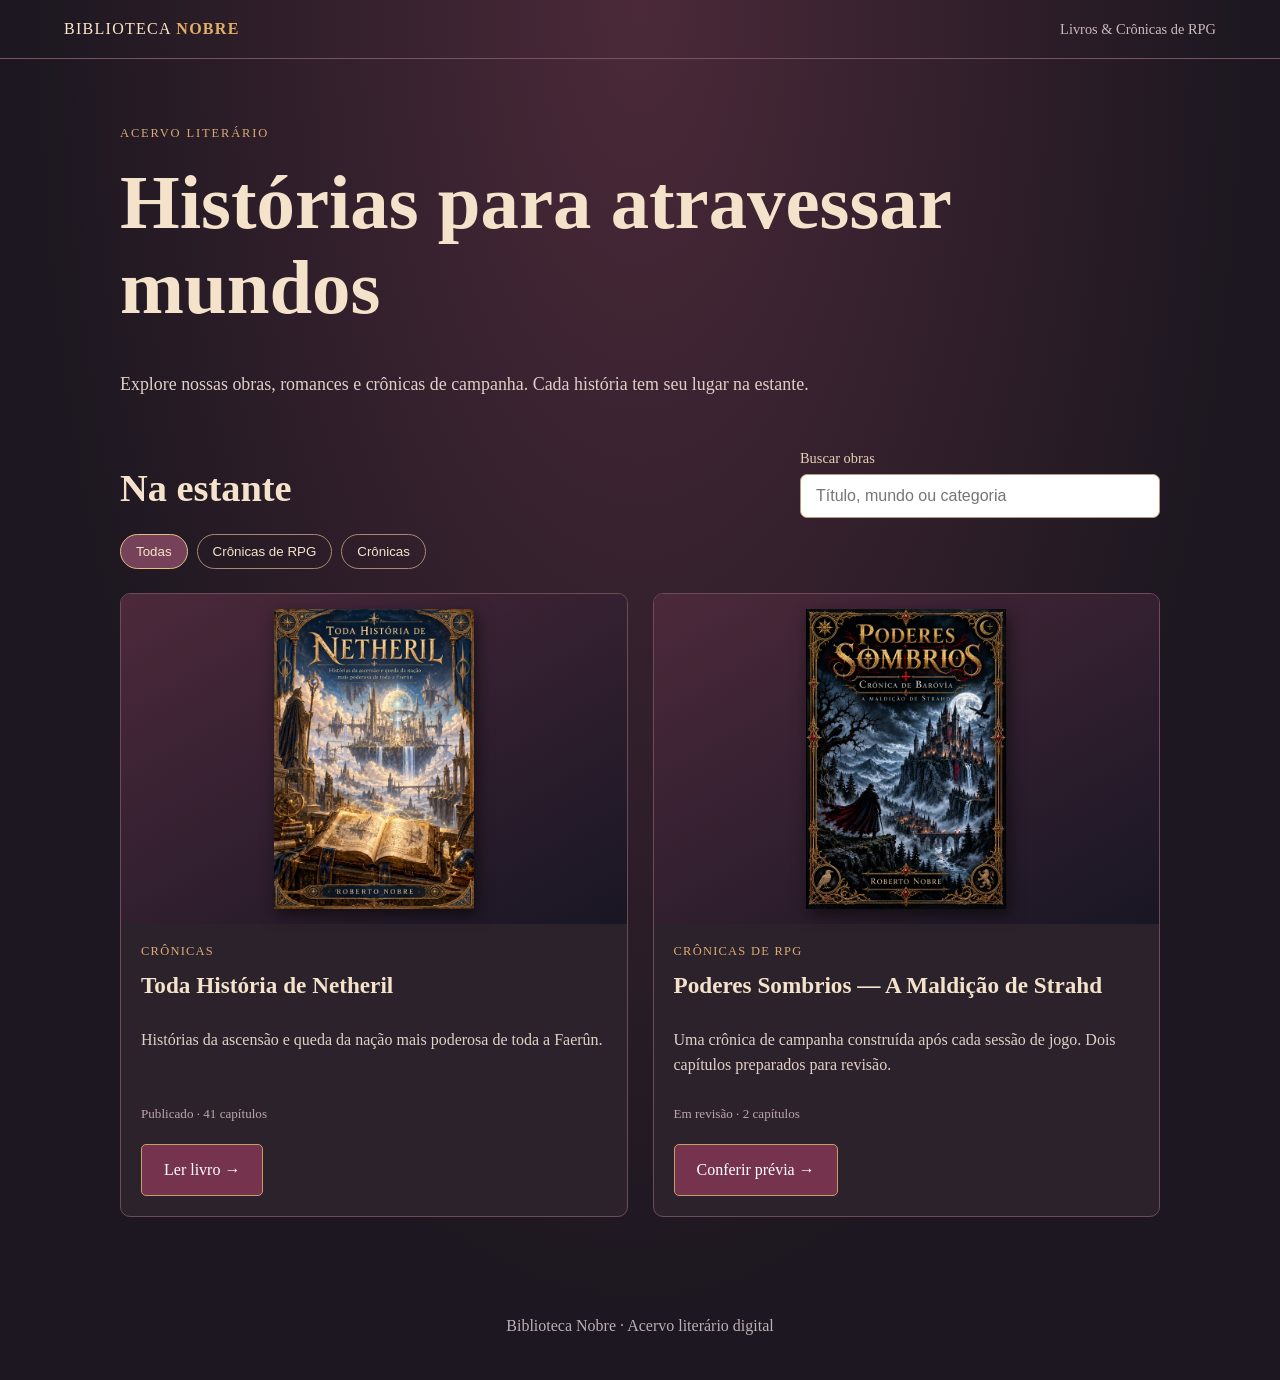
==== index.html @ d2c7e2a3 "feat: preparar ícone borboleta da Biblioteca Nobre nas páginas" ====
<!doctype html><html lang="pt-BR"><head><meta charset="utf-8"><meta name="viewport" content="width=device-width,initial-scale=1"><meta name="description" content="Biblioteca Nobre — livros e crônicas de RPG para ler online."><title>Biblioteca Nobre — Estante literária</title><link rel="icon" type="image/png" sizes="32x32" href="assets/biblioteca-nobre-icon-32.png"><link rel="icon" href="assets/biblioteca-nobre-favicon.ico" sizes="any"><link rel="apple-touch-icon" href="assets/biblioteca-nobre-icon-180.png"><link rel="stylesheet" href="assets/public.css"></head><body><header><a href="./">BIBLIOTECA <b>NOBRE</b></a><span>Livros &amp; Crônicas de RPG</span></header><main class="home library"><p class="overline">ACERVO LITERÁRIO</p><h1>Histórias para atravessar mundos</h1><p class="lead">Explore nossas obras, romances e crônicas de campanha. Cada história tem seu lugar na estante.</p><section aria-labelledby="shelf-title"><div class="shelf-heading"><h2 id="shelf-title">Na estante</h2><label class="search-label">Buscar obras <input id="search" type="search" placeholder="Título, mundo ou categoria"></label></div><div class="filters" role="group" aria-label="Filtrar obras"><button type="button" data-filter="all" aria-pressed="true">Todas</button><button type="button" data-filter="Crônicas de RPG" aria-pressed="false">Crônicas de RPG</button><button type="button" data-filter="Crônicas" aria-pressed="false">Crônicas</button></div><div id="shelf" class="shelf-grid" aria-live="polite"><p>Carregando estante…</p></div></section></main><footer>Biblioteca Nobre · Acervo literário digital</footer><script src="assets/catalogo.js" defer></script></body></html>
---- assets/public.css ----
:root{font-family:Georgia,'Times New Roman',serif;color:#f4e3ca;background:#1c1720}*{box-sizing:border-box}body{margin:0;min-height:100vh;background:radial-gradient(ellipse at top,#4b2939,#1c1720 68%)}a{color:#f0c88b}header{padding:20px clamp(15px,5vw,70px);display:flex;justify-content:space-between;gap:12px;flex-wrap:wrap;align-items:center;border-bottom:1px solid #765363}header a{color:#ffe6c7;text-decoration:none;letter-spacing:.08em}header b{color:#e2af68}header span{color:#cdbab9;font-size:.9rem}.home,.reader{max-width:1050px;margin:auto;padding:clamp(20px,5vw,55px)}.home h1{font-size:clamp(2.5rem,6vw,5rem);line-height:1.1;max-width:850px;margin:20px 0 40px}.overline{font-size:.78rem;letter-spacing:.15em;color:#d6aa72}.feature{display:grid;grid-template-columns:minmax(200px,330px) 1fr;gap:40px;align-items:center}.cover{min-height:420px;background:linear-gradient(155deg,#723b45,#231827);border:7px double #caa26e;box-shadow:12px 18px 40px #08040b94;padding:25px;display:flex;align-items:center;justify-content:center;flex-direction:column;text-align:center}.cover span{font-size:3rem;color:#eac887}.cover h2{font-size:2rem}.cover small{color:#d6c4bb;line-height:1.5}.description h2{font-size:clamp(1.8rem,4vw,3rem)}.description p{line-height:1.7}.cta{display:inline-block;margin-top:15px;padding:16px 22px;background:#76334d;border:1px solid #c49f63;color:white;text-decoration:none;border-radius:5px}.reader{max-width:890px}.reader>h1{font-size:clamp(1.8rem,4vw,3rem)}.toolbar{display:flex;gap:14px;flex-wrap:wrap;margin:24px 0}.toolbar label{display:flex;flex-direction:column;gap:6px;font-size:.9rem}.toolbar select{padding:10px;max-width:300px;min-width:80px;border-radius:5px;border:1px solid #c6a77d;background:#fff;color:#1e1b21}.sheet{background:#f5ecdb;color:#322926;border-radius:4px;min-height:60vh;padding:clamp(24px,6vw,75px);max-width:760px;margin:auto;box-shadow:0 14px 32px #0704098c}.sheet.white{background:#fff;color:#222}.sheet.dark{background:#282b34;color:#f1e8db}.sheet.paged{border-left:8px solid #bb9563;box-shadow:-10px 15px 30px #080409aa,inset 12px 0 12px #97795333}.sheet h2{line-height:1.25;text-align:center;margin-bottom:1.05em}.sheet p{line-height:1.4;margin:0 0 .12em;overflow-wrap:anywhere}.sheet p:not(.tomo){text-indent:1.15em}.tomo{font-size:.8em;letter-spacing:.06em;text-align:center}.navigation{max-width:760px;margin:20px auto;display:flex;justify-content:space-between;align-items:center;gap:12px}.navigation button{padding:12px;border:1px solid #d2a775;background:#69354c;color:white;border-radius:5px;cursor:pointer}.navigation button:disabled{opacity:.4;cursor:default}.fine{font-size:.85rem;color:#d2bfc4;line-height:1.5}footer{padding:45px;text-align:center;color:#bdafb5}a:focus-visible,button:focus-visible,select:focus-visible{outline:3px solid #ebc67d;outline-offset:3px}@media(max-width:650px){.feature{grid-template-columns:1fr}.cover{max-width:320px}.toolbar label:first-child{width:100%}.toolbar label:first-child select{max-width:100%}.sheet{min-height:55vh}}@media(prefers-reduced-motion:no-preference){.sheet.paged.turn{animation:turn .26s ease-out}@keyframes turn{from{transform:perspective(1000px) rotateY(-3deg);opacity:.84}to{transform:perspective(1000px) rotateY(0);opacity:1}}}
.chapter-figure{margin:1.4rem auto;text-align:center;max-width:100%;break-inside:avoid}.chapter-figure img{display:block;margin:auto;max-width:100%;width:auto;max-height:min(75vh,780px);height:auto;object-fit:contain;border-radius:4px}.sheet.paged .chapter-figure{margin:.5rem auto}.cover img{display:block;max-width:100%;height:auto;object-fit:contain;box-shadow:0 15px 35px #0008}.cover:has(img){padding:0;background:none;border:none;min-height:auto}

/* Estante literária responsiva — não altera a experiência do leitor existente */
.library{max-width:1150px}.library .lead{max-width:690px;color:#dfcfc7;line-height:1.6;font-size:1.12rem}.shelf-heading{display:flex;justify-content:space-between;align-items:end;gap:20px;flex-wrap:wrap;margin-top:35px}.shelf-heading h2{font-size:clamp(1.6rem,3vw,2.4rem);margin-bottom:8px}.search-label{display:grid;gap:7px;font-size:.9rem;color:#e6cfb5}.search-label input{padding:12px 15px;border-radius:7px;border:1px solid #b89b7a;background:#fff;color:#231923;width:min(360px,75vw);font-size:1rem}.filters{display:flex;gap:9px;flex-wrap:wrap;margin:16px 0 24px}.filters button{border:1px solid #a98a70;background:transparent;color:#f4e3ca;border-radius:50px;padding:9px 15px;cursor:pointer}.filters button[aria-pressed="true"]{background:#754259;border-color:#e4be84}.shelf-grid{display:grid;grid-template-columns:repeat(auto-fit,minmax(min(100%,290px),1fr));gap:25px;align-items:stretch}.book-card{display:flex;flex-direction:column;background:#2c222c;border:1px solid #6c4c56;border-radius:10px;overflow:hidden;min-width:0}.book-cover{height:330px;display:flex;align-items:center;justify-content:center;background:linear-gradient(150deg,#4c293b,#191624);padding:15px}.book-cover img{max-width:100%;max-height:100%;object-fit:contain;filter:drop-shadow(3px 6px 8px #0008)}.book-cover.placeholder{flex-direction:column;border-bottom:1px solid #987a5c;background:radial-gradient(circle at center,#63384f,#241b28);color:#eed7b5;text-align:center}.cover-motif{font-size:4rem;color:#d4a768}.cover-title{max-width:220px;font-size:1.5rem;font-weight:700;line-height:1.25}.book-card-body{flex:1;display:flex;flex-direction:column;padding:20px}.book-kind{color:#dbac71;text-transform:uppercase;letter-spacing:.1em;font-size:.78rem}.book-card h3{font-size:1.45rem;margin:12px 0;line-height:1.24}.book-desc{line-height:1.55;color:#e0d0c5;flex:1}.book-status{font-size:.82rem;color:#bda6a8}.book-card .cta{align-self:start;margin-top:8px}.empty{color:#dcc6c6}@media(max-width:600px){.library{padding:24px 18px}.shelf-grid{grid-template-columns:repeat(auto-fit,minmax(min(100%,230px),1fr))}.book-cover{height:300px}}
/* Tipografia de leitura compacta inspirada em leitores de e-book */
.sheet #text p{line-height:1.4;margin-block:0 .12em;text-indent:1.15em;hyphens:auto;text-align:left;overflow-wrap:break-word}.sheet #text p:first-child{text-indent:0}.sheet .tomo{line-height:1.35;margin-bottom:.7em;text-indent:0}.sheet #date{text-indent:0;text-align:center;margin-bottom:1em}.sheet #text p:empty{display:none}
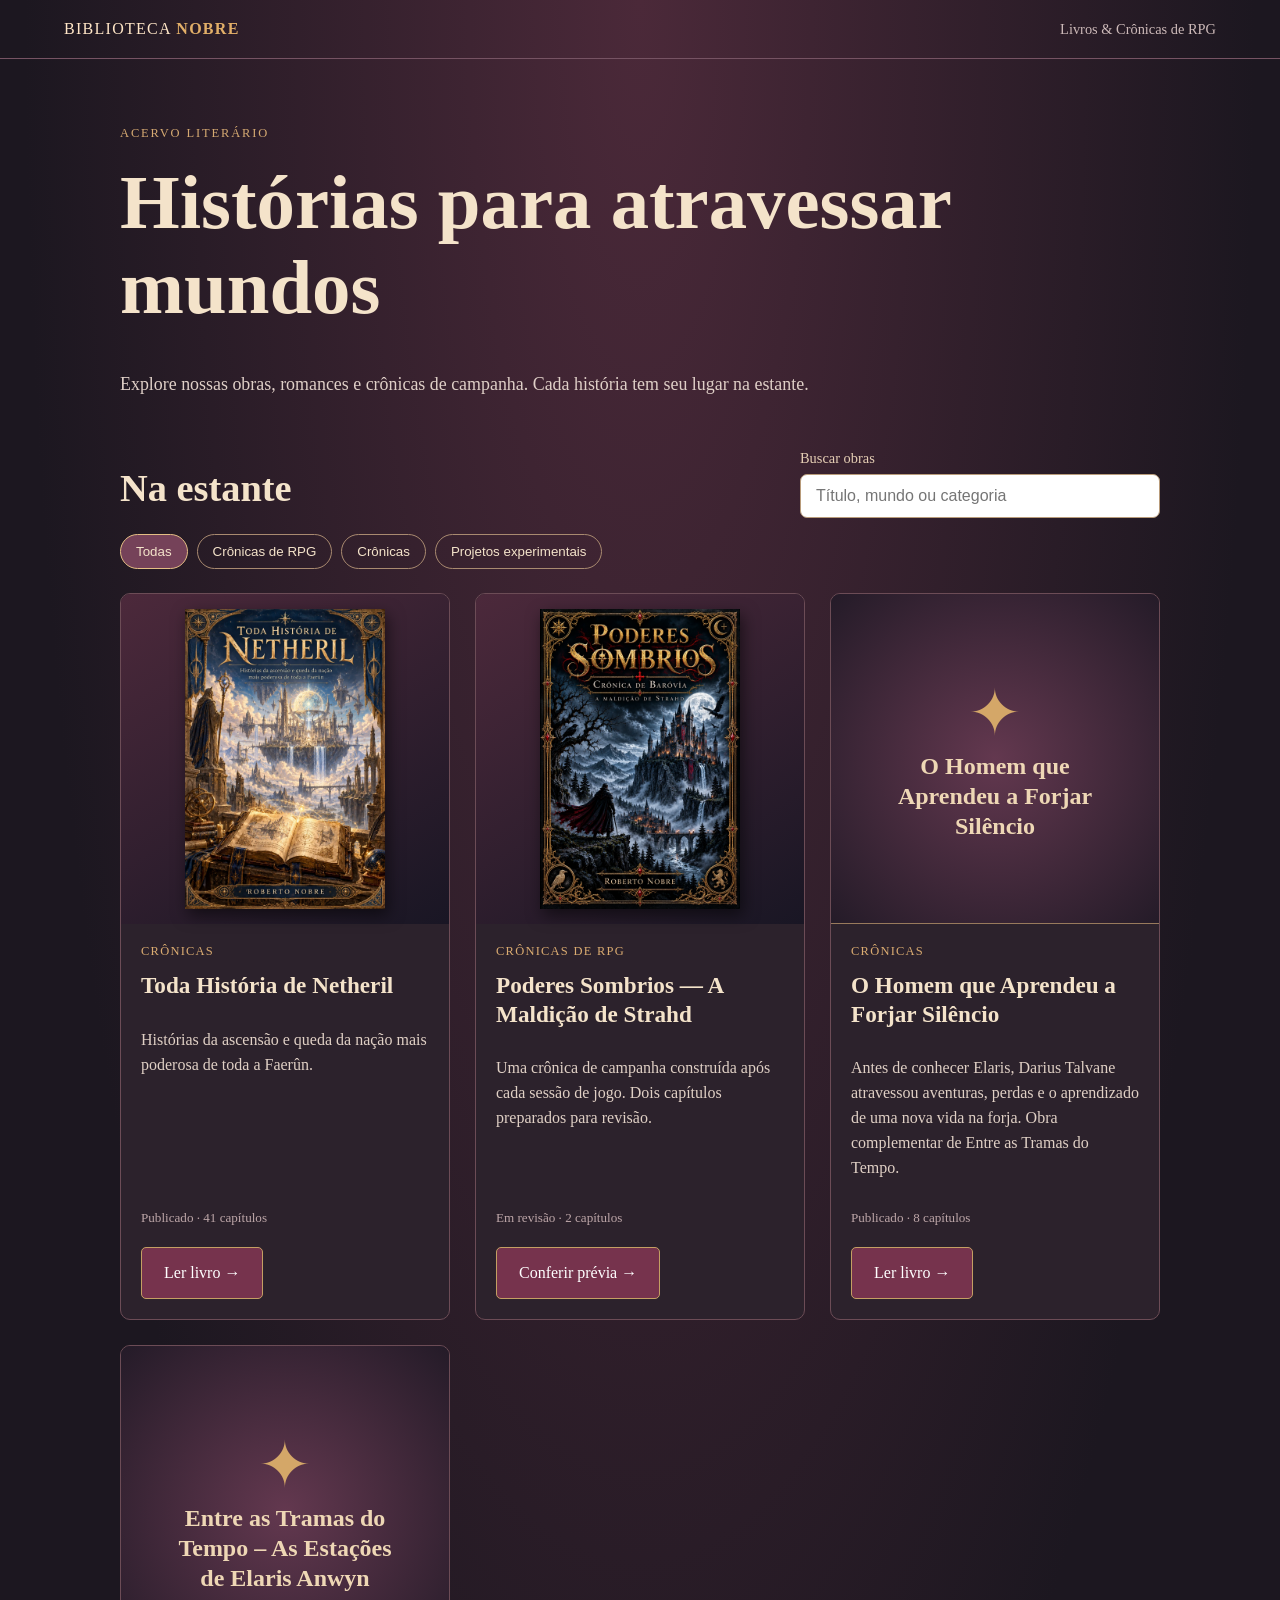
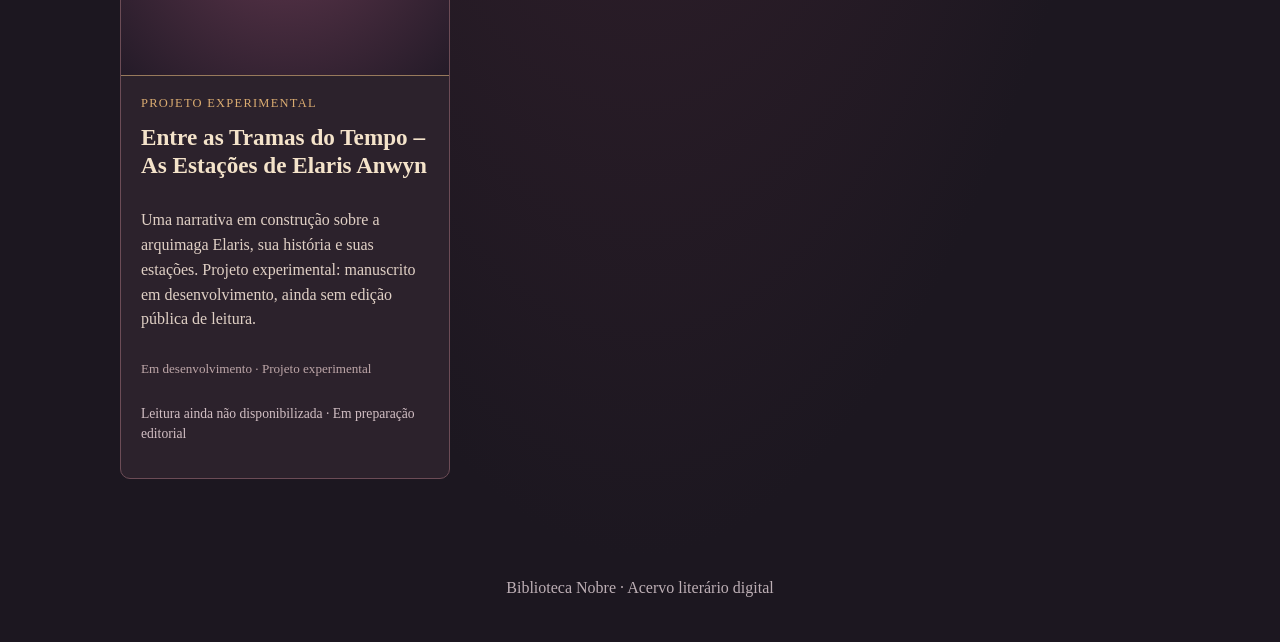
==== commit a00883d1: "feat(estante): filtro para projetos experimentais" ====
--- a/index.html
+++ b/index.html
@@ -1 +1 @@
-<!doctype html><html lang="pt-BR"><head><meta charset="utf-8"><meta name="viewport" content="width=device-width,initial-scale=1"><meta name="description" content="Biblioteca Nobre — livros e crônicas de RPG para ler online."><title>Biblioteca Nobre — Estante literária</title><link rel="icon" type="image/png" sizes="32x32" href="assets/biblioteca-nobre-icon-32.png"><link rel="icon" href="assets/biblioteca-nobre-favicon.ico" sizes="any"><link rel="apple-touch-icon" href="assets/biblioteca-nobre-icon-180.png"><link rel="stylesheet" href="assets/public.css"></head><body><header><a href="./">BIBLIOTECA <b>NOBRE</b></a><span>Livros &amp; Crônicas de RPG</span></header><main class="home library"><p class="overline">ACERVO LITERÁRIO</p><h1>Histórias para atravessar mundos</h1><p class="lead">Explore nossas obras, romances e crônicas de campanha. Cada história tem seu lugar na estante.</p><section aria-labelledby="shelf-title"><div class="shelf-heading"><h2 id="shelf-title">Na estante</h2><label class="search-label">Buscar obras <input id="search" type="search" placeholder="Título, mundo ou categoria"></label></div><div class="filters" role="group" aria-label="Filtrar obras"><button type="button" data-filter="all" aria-pressed="true">Todas</button><button type="button" data-filter="Crônicas de RPG" aria-pressed="false">Crônicas de RPG</button><button type="button" data-filter="Crônicas" aria-pressed="false">Crônicas</button></div><div id="shelf" class="shelf-grid" aria-live="polite"><p>Carregando estante…</p></div></section></main><footer>Biblioteca Nobre · Acervo literário digital</footer><script src="assets/catalogo.js" defer></script></body></html>+<!doctype html><html lang="pt-BR"><head><meta charset="utf-8"><meta name="viewport" content="width=device-width,initial-scale=1"><meta name="description" content="Biblioteca Nobre — livros e crônicas de RPG para ler online."><title>Biblioteca Nobre — Estante literária</title><link rel="icon" type="image/png" sizes="32x32" href="assets/biblioteca-nobre-icon-32.png"><link rel="icon" href="assets/biblioteca-nobre-favicon.ico" sizes="any"><link rel="apple-touch-icon" href="assets/biblioteca-nobre-icon-180.png"><link rel="stylesheet" href="assets/public.css"></head><body><header><a href="./">BIBLIOTECA <b>NOBRE</b></a><span>Livros &amp; Crônicas de RPG</span></header><main class="home library"><p class="overline">ACERVO LITERÁRIO</p><h1>Histórias para atravessar mundos</h1><p class="lead">Explore nossas obras, romances e crônicas de campanha. Cada história tem seu lugar na estante.</p><section aria-labelledby="shelf-title"><div class="shelf-heading"><h2 id="shelf-title">Na estante</h2><label class="search-label">Buscar obras <input id="search" type="search" placeholder="Título, mundo ou categoria"></label></div><div class="filters" role="group" aria-label="Filtrar obras"><button type="button" data-filter="all" aria-pressed="true">Todas</button><button type="button" data-filter="Crônicas de RPG" aria-pressed="false">Crônicas de RPG</button><button type="button" data-filter="Crônicas" aria-pressed="false">Crônicas</button><button type="button" data-filter="Projeto experimental" aria-pressed="false">Projetos experimentais</button></div><div id="shelf" class="shelf-grid" aria-live="polite"><p>Carregando estante…</p></div></section></main><footer>Biblioteca Nobre · Acervo literário digital</footer><script src="assets/catalogo.js" defer></script></body></html>
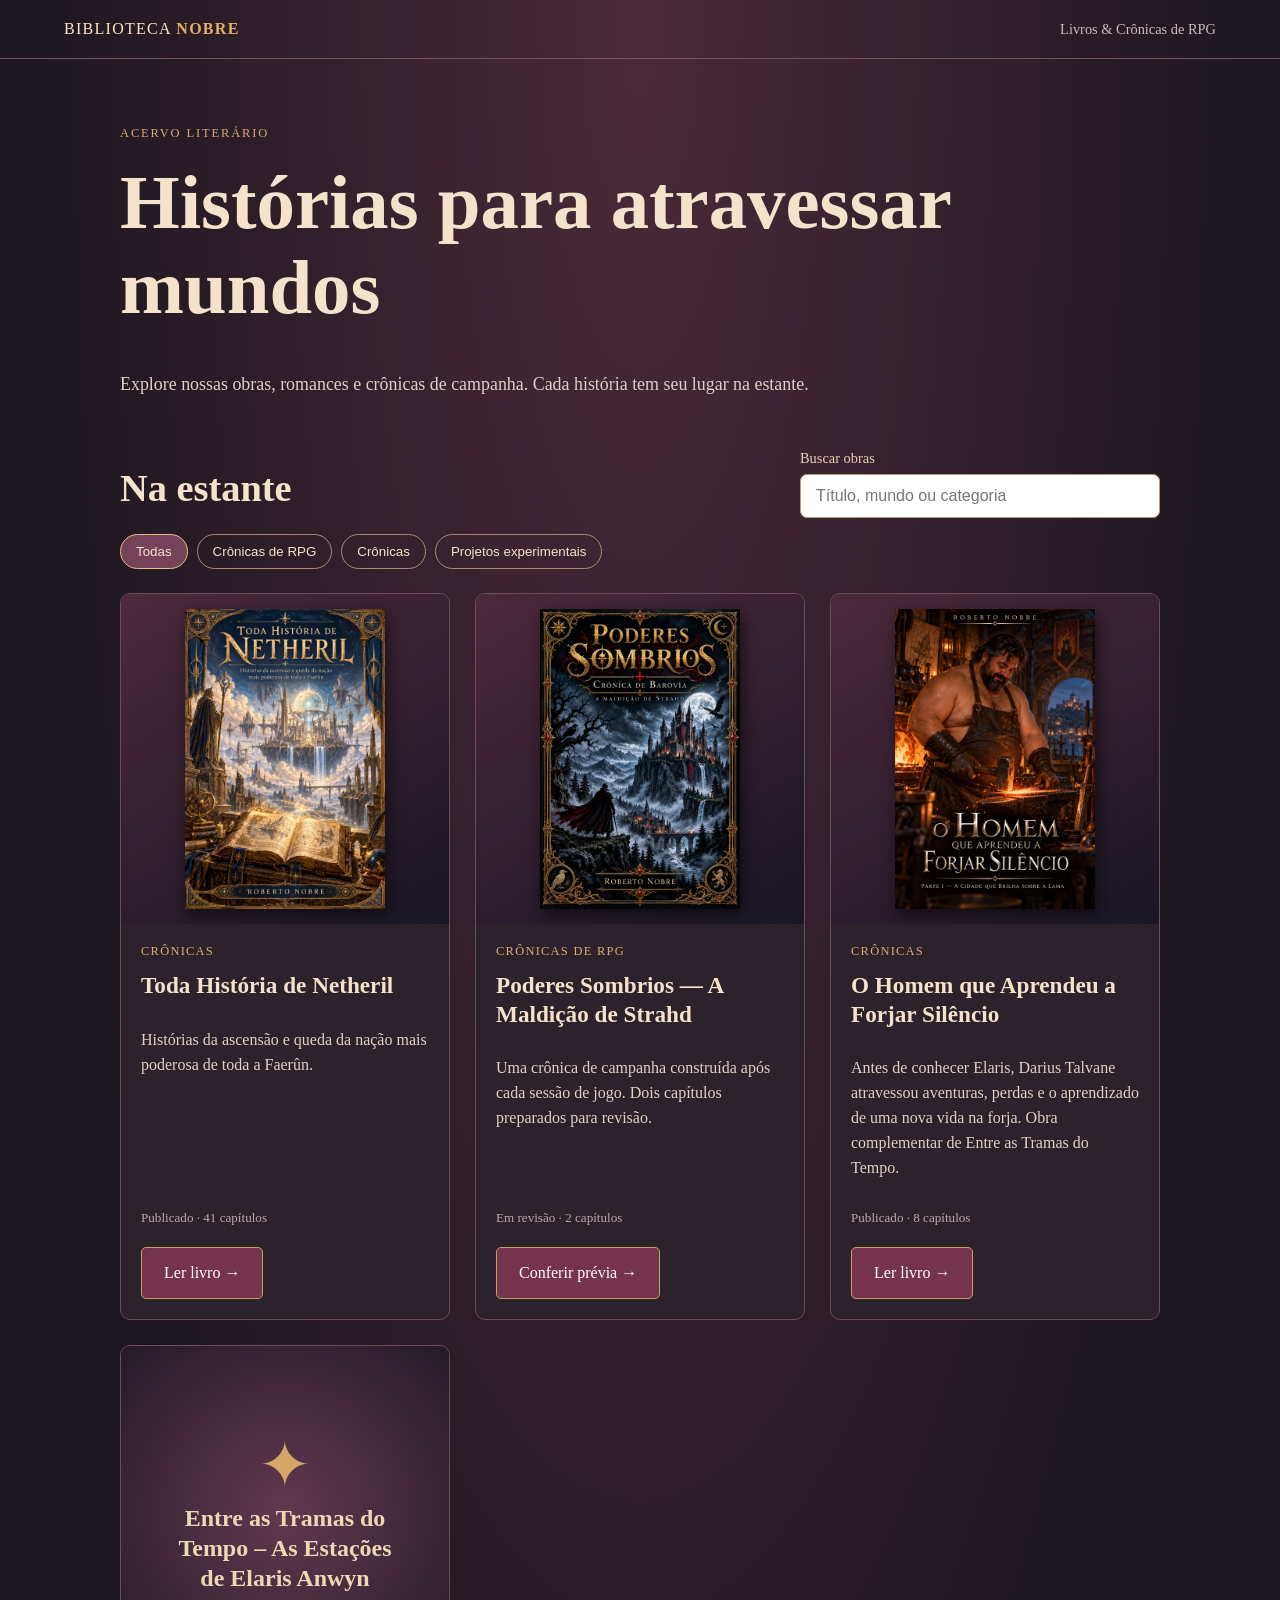
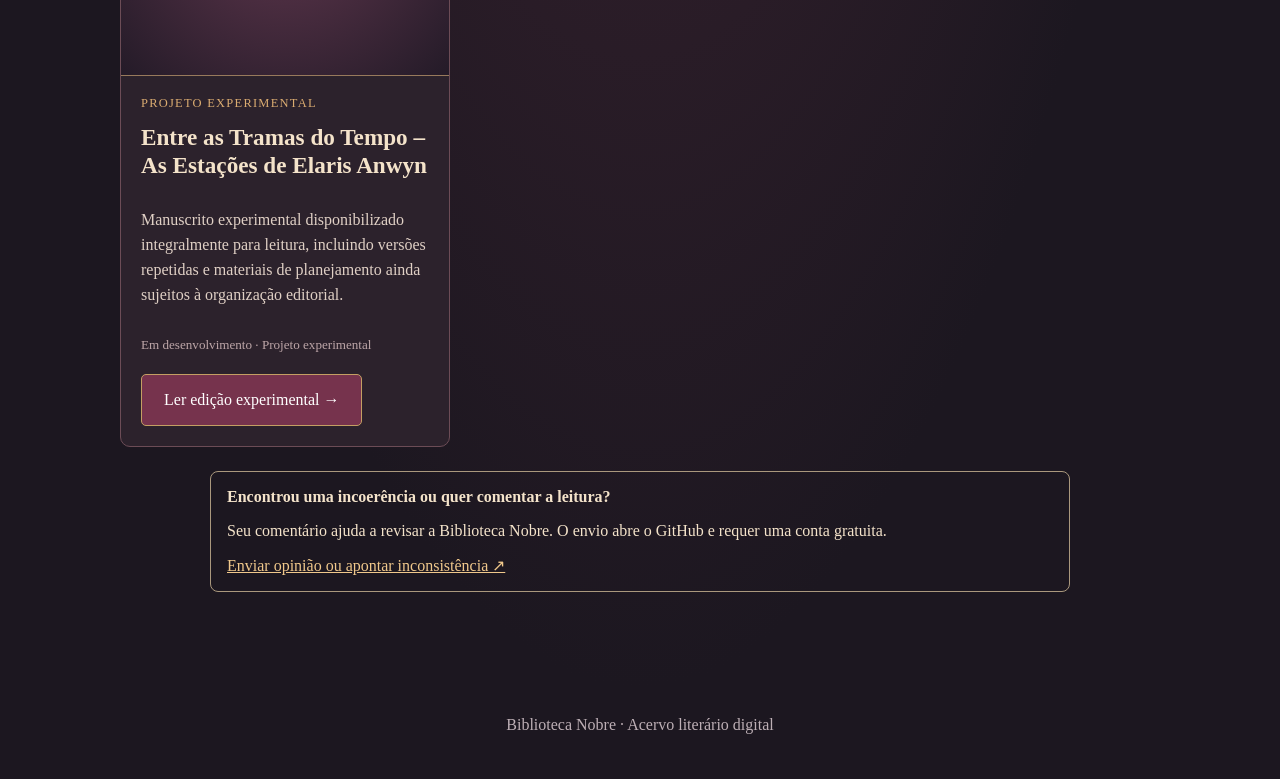
==== commit 3ff58035: "feat(leitores): link de feedback em index.html" ====
--- a/index.html
+++ b/index.html
@@ -1 +1 @@
-<!doctype html><html lang="pt-BR"><head><meta charset="utf-8"><meta name="viewport" content="width=device-width,initial-scale=1"><meta name="description" content="Biblioteca Nobre — livros e crônicas de RPG para ler online."><title>Biblioteca Nobre — Estante literária</title><link rel="icon" type="image/png" sizes="32x32" href="assets/biblioteca-nobre-icon-32.png"><link rel="icon" href="assets/biblioteca-nobre-favicon.ico" sizes="any"><link rel="apple-touch-icon" href="assets/biblioteca-nobre-icon-180.png"><link rel="stylesheet" href="assets/public.css"></head><body><header><a href="./">BIBLIOTECA <b>NOBRE</b></a><span>Livros &amp; Crônicas de RPG</span></header><main class="home library"><p class="overline">ACERVO LITERÁRIO</p><h1>Histórias para atravessar mundos</h1><p class="lead">Explore nossas obras, romances e crônicas de campanha. Cada história tem seu lugar na estante.</p><section aria-labelledby="shelf-title"><div class="shelf-heading"><h2 id="shelf-title">Na estante</h2><label class="search-label">Buscar obras <input id="search" type="search" placeholder="Título, mundo ou categoria"></label></div><div class="filters" role="group" aria-label="Filtrar obras"><button type="button" data-filter="all" aria-pressed="true">Todas</button><button type="button" data-filter="Crônicas de RPG" aria-pressed="false">Crônicas de RPG</button><button type="button" data-filter="Crônicas" aria-pressed="false">Crônicas</button><button type="button" data-filter="Projeto experimental" aria-pressed="false">Projetos experimentais</button></div><div id="shelf" class="shelf-grid" aria-live="polite"><p>Carregando estante…</p></div></section></main><footer>Biblioteca Nobre · Acervo literário digital</footer><script src="assets/catalogo.js" defer></script></body></html>+<!doctype html><html lang="pt-BR"><head><meta charset="utf-8"><meta name="viewport" content="width=device-width,initial-scale=1"><meta name="description" content="Biblioteca Nobre — livros e crônicas de RPG para ler online."><title>Biblioteca Nobre — Estante literária</title><link rel="icon" type="image/png" sizes="32x32" href="assets/biblioteca-nobre-icon-32.png"><link rel="icon" href="assets/biblioteca-nobre-favicon.ico" sizes="any"><link rel="apple-touch-icon" href="assets/biblioteca-nobre-icon-180.png"><link rel="stylesheet" href="assets/public.css"></head><body><header><a href="./">BIBLIOTECA <b>NOBRE</b></a><span>Livros &amp; Crônicas de RPG</span></header><main class="home library"><p class="overline">ACERVO LITERÁRIO</p><h1>Histórias para atravessar mundos</h1><p class="lead">Explore nossas obras, romances e crônicas de campanha. Cada história tem seu lugar na estante.</p><section aria-labelledby="shelf-title"><div class="shelf-heading"><h2 id="shelf-title">Na estante</h2><label class="search-label">Buscar obras <input id="search" type="search" placeholder="Título, mundo ou categoria"></label></div><div class="filters" role="group" aria-label="Filtrar obras"><button type="button" data-filter="all" aria-pressed="true">Todas</button><button type="button" data-filter="Crônicas de RPG" aria-pressed="false">Crônicas de RPG</button><button type="button" data-filter="Crônicas" aria-pressed="false">Crônicas</button><button type="button" data-filter="Projeto experimental" aria-pressed="false">Projetos experimentais</button></div><div id="shelf" class="shelf-grid" aria-live="polite"><p>Carregando estante…</p></div></section><aside class="reader-feedback" style="margin:24px auto;padding:16px;border:1px solid #aa987d;border-radius:8px;max-width:860px"><strong>Encontrou uma incoerência ou quer comentar a leitura?</strong><p>Seu comentário ajuda a revisar a Biblioteca Nobre. O envio abre o GitHub e requer uma conta gratuita.</p><a href="https://github.com/robertonobre22/biblioteca-nobre/issues/new?template=comentario-leitura.yml" target="_blank" rel="noopener noreferrer">Enviar opinião ou apontar inconsistência ↗</a></aside></main><footer>Biblioteca Nobre · Acervo literário digital</footer><script src="assets/catalogo.js" defer></script></body></html>
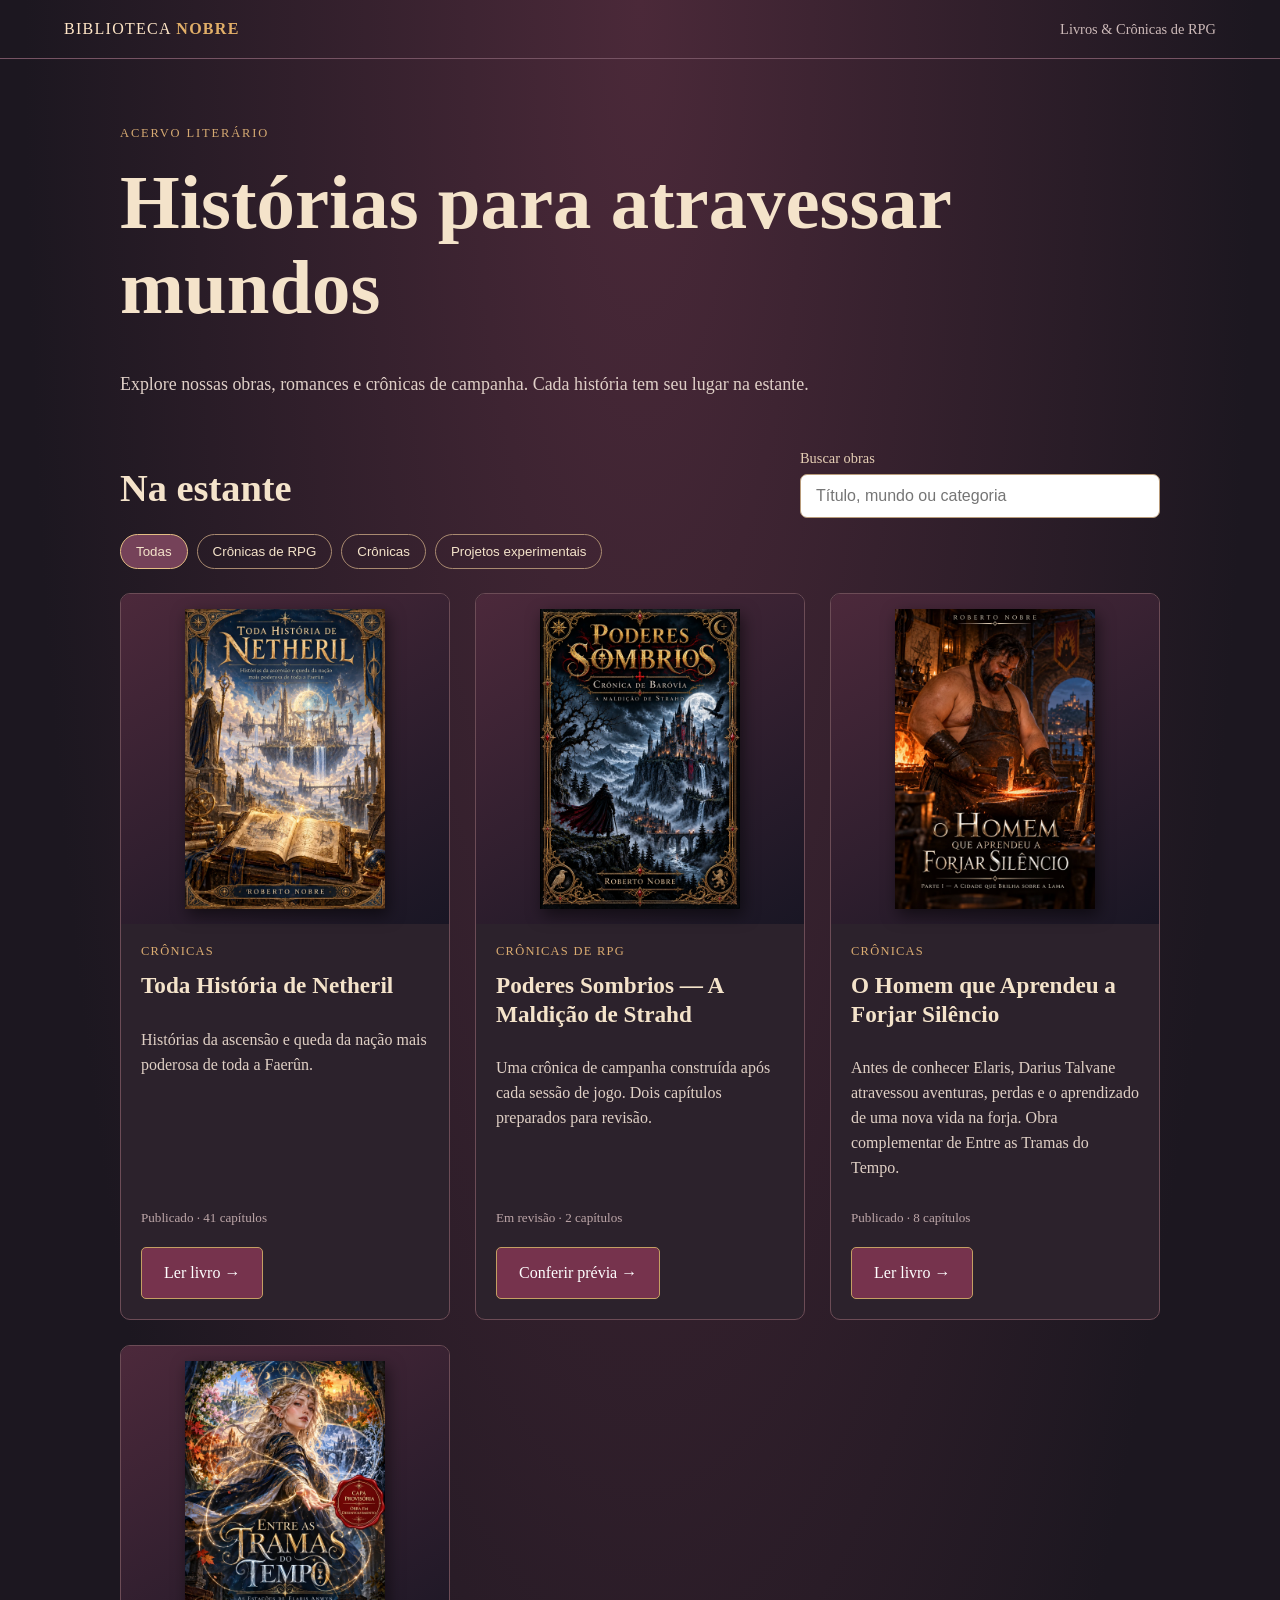
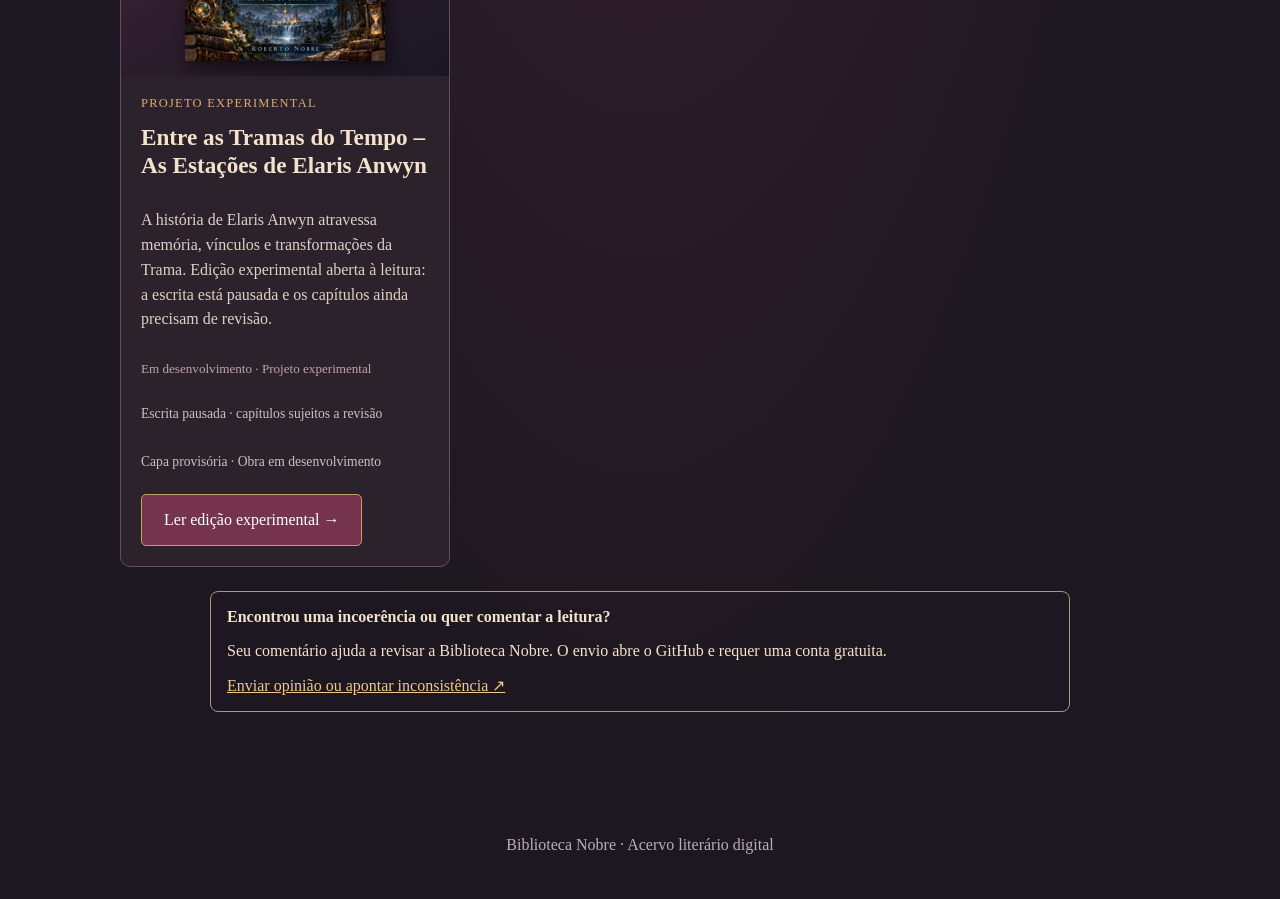
==== commit 3a33f3d2: "feat: preparar ampliacao acessivel de capas e ilustracoes" ====
--- a/index.html
+++ b/index.html
@@ -1 +1 @@
-<!doctype html><html lang="pt-BR"><head><meta charset="utf-8"><meta name="viewport" content="width=device-width,initial-scale=1"><meta name="description" content="Biblioteca Nobre — livros e crônicas de RPG para ler online."><title>Biblioteca Nobre — Estante literária</title><link rel="icon" type="image/png" sizes="32x32" href="assets/biblioteca-nobre-icon-32.png"><link rel="icon" href="assets/biblioteca-nobre-favicon.ico" sizes="any"><link rel="apple-touch-icon" href="assets/biblioteca-nobre-icon-180.png"><link rel="stylesheet" href="assets/public.css"></head><body><header><a href="./">BIBLIOTECA <b>NOBRE</b></a><span>Livros &amp; Crônicas de RPG</span></header><main class="home library"><p class="overline">ACERVO LITERÁRIO</p><h1>Histórias para atravessar mundos</h1><p class="lead">Explore nossas obras, romances e crônicas de campanha. Cada história tem seu lugar na estante.</p><section aria-labelledby="shelf-title"><div class="shelf-heading"><h2 id="shelf-title">Na estante</h2><label class="search-label">Buscar obras <input id="search" type="search" placeholder="Título, mundo ou categoria"></label></div><div class="filters" role="group" aria-label="Filtrar obras"><button type="button" data-filter="all" aria-pressed="true">Todas</button><button type="button" data-filter="Crônicas de RPG" aria-pressed="false">Crônicas de RPG</button><button type="button" data-filter="Crônicas" aria-pressed="false">Crônicas</button><button type="button" data-filter="Projeto experimental" aria-pressed="false">Projetos experimentais</button></div><div id="shelf" class="shelf-grid" aria-live="polite"><p>Carregando estante…</p></div></section><aside class="reader-feedback" style="margin:24px auto;padding:16px;border:1px solid #aa987d;border-radius:8px;max-width:860px"><strong>Encontrou uma incoerência ou quer comentar a leitura?</strong><p>Seu comentário ajuda a revisar a Biblioteca Nobre. O envio abre o GitHub e requer uma conta gratuita.</p><a href="https://github.com/robertonobre22/biblioteca-nobre/issues/new?template=comentario-leitura.yml" target="_blank" rel="noopener noreferrer">Enviar opinião ou apontar inconsistência ↗</a></aside></main><footer>Biblioteca Nobre · Acervo literário digital</footer><script src="assets/catalogo.js" defer></script></body></html>+<!doctype html><html lang="pt-BR"><head><meta charset="utf-8"><meta name="viewport" content="width=device-width,initial-scale=1"><meta name="description" content="Biblioteca Nobre — livros e crônicas de RPG para ler online."><title>Biblioteca Nobre — Estante literária</title><link rel="icon" type="image/png" sizes="32x32" href="assets/biblioteca-nobre-icon-32.png"><link rel="icon" href="assets/biblioteca-nobre-favicon.ico" sizes="any"><link rel="apple-touch-icon" href="assets/biblioteca-nobre-icon-180.png"><link rel="stylesheet" href="assets/public.css"></head><body><header><a href="./">BIBLIOTECA <b>NOBRE</b></a><span>Livros &amp; Crônicas de RPG</span></header><main class="home library"><p class="overline">ACERVO LITERÁRIO</p><h1>Histórias para atravessar mundos</h1><p class="lead">Explore nossas obras, romances e crônicas de campanha. Cada história tem seu lugar na estante.</p><section aria-labelledby="shelf-title"><div class="shelf-heading"><h2 id="shelf-title">Na estante</h2><label class="search-label">Buscar obras <input id="search" type="search" placeholder="Título, mundo ou categoria"></label></div><div class="filters" role="group" aria-label="Filtrar obras"><button type="button" data-filter="all" aria-pressed="true">Todas</button><button type="button" data-filter="Crônicas de RPG" aria-pressed="false">Crônicas de RPG</button><button type="button" data-filter="Crônicas" aria-pressed="false">Crônicas</button><button type="button" data-filter="Projeto experimental" aria-pressed="false">Projetos experimentais</button></div><div id="shelf" class="shelf-grid" aria-live="polite"><p>Carregando estante…</p></div></section><aside class="reader-feedback" style="margin:24px auto;padding:16px;border:1px solid #aa987d;border-radius:8px;max-width:860px"><strong>Encontrou uma incoerência ou quer comentar a leitura?</strong><p>Seu comentário ajuda a revisar a Biblioteca Nobre. O envio abre o GitHub e requer uma conta gratuita.</p><a href="https://github.com/robertonobre22/biblioteca-nobre/issues/new?template=comentario-leitura.yml" target="_blank" rel="noopener noreferrer">Enviar opinião ou apontar inconsistência ↗</a></aside></main><footer>Biblioteca Nobre · Acervo literário digital</footer><script src="assets/catalogo.js" defer></script><script src="assets/image-viewer.js" defer></script></body></html>
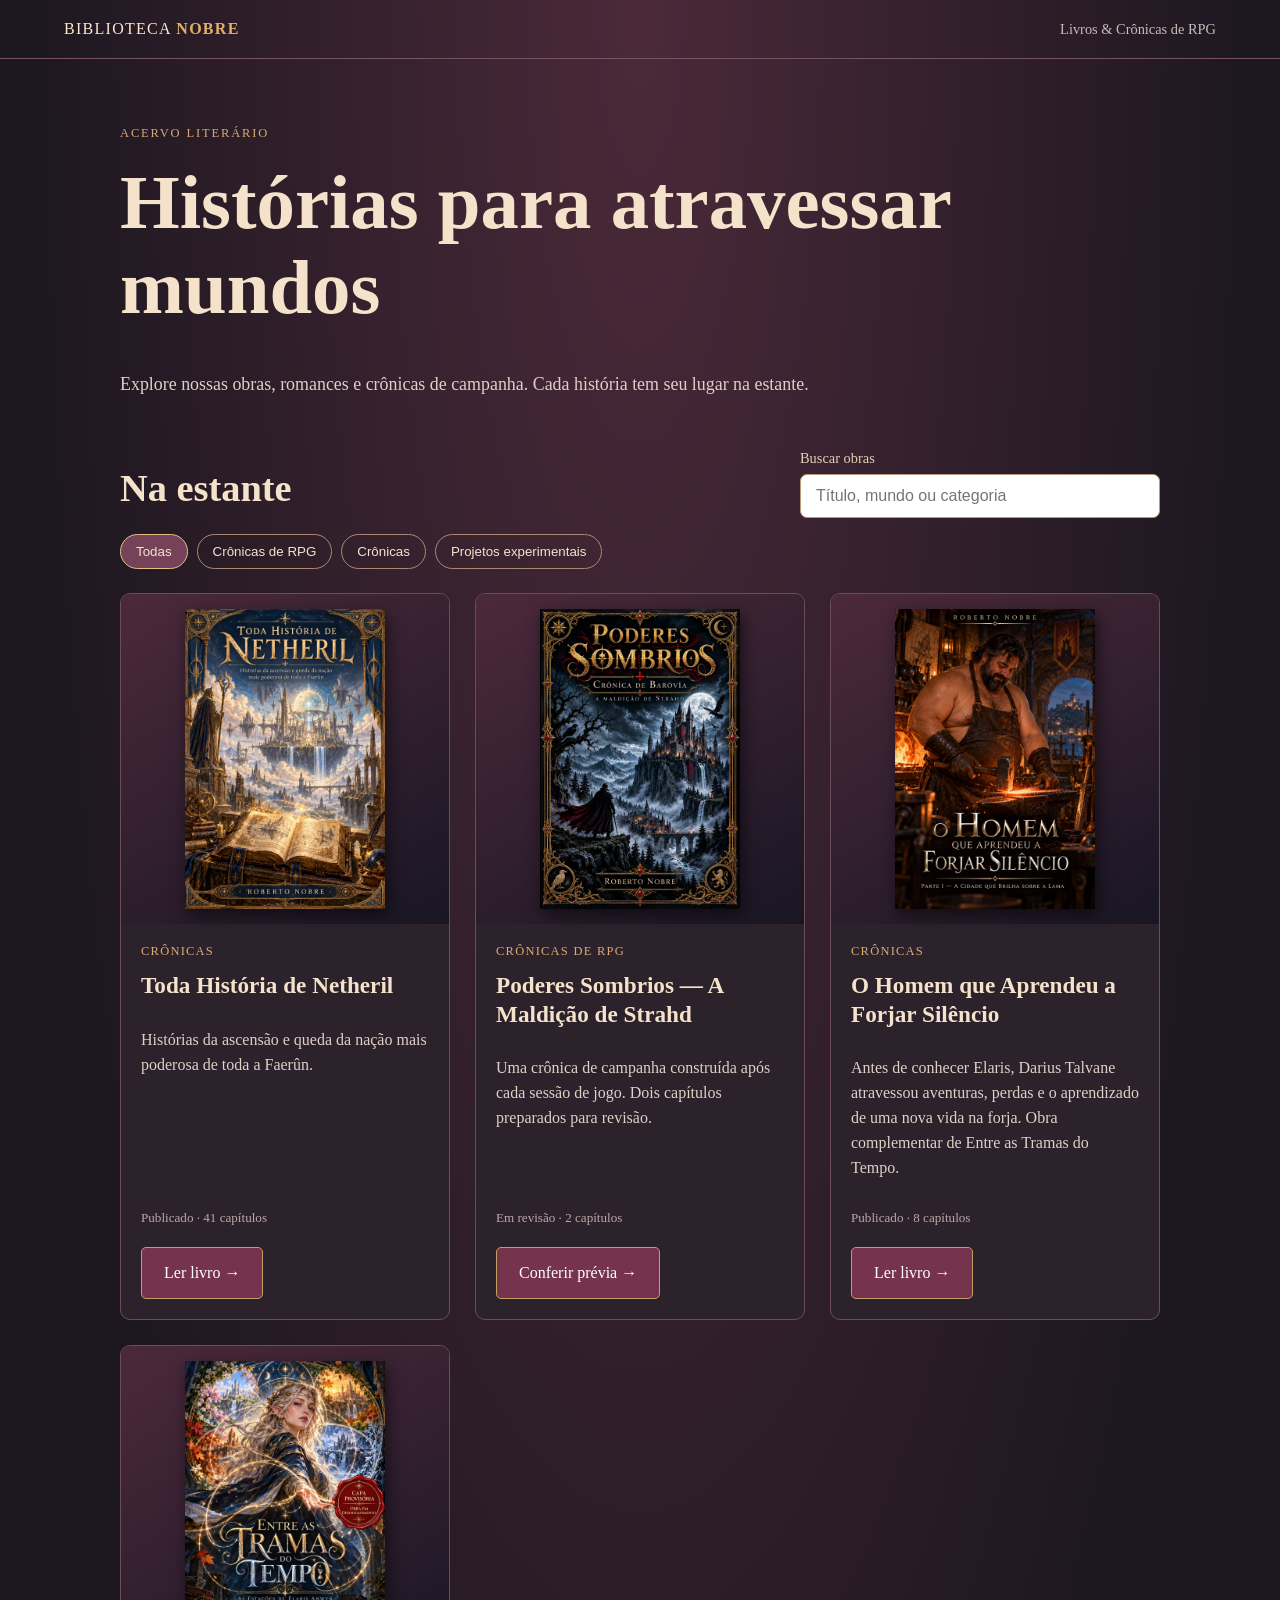
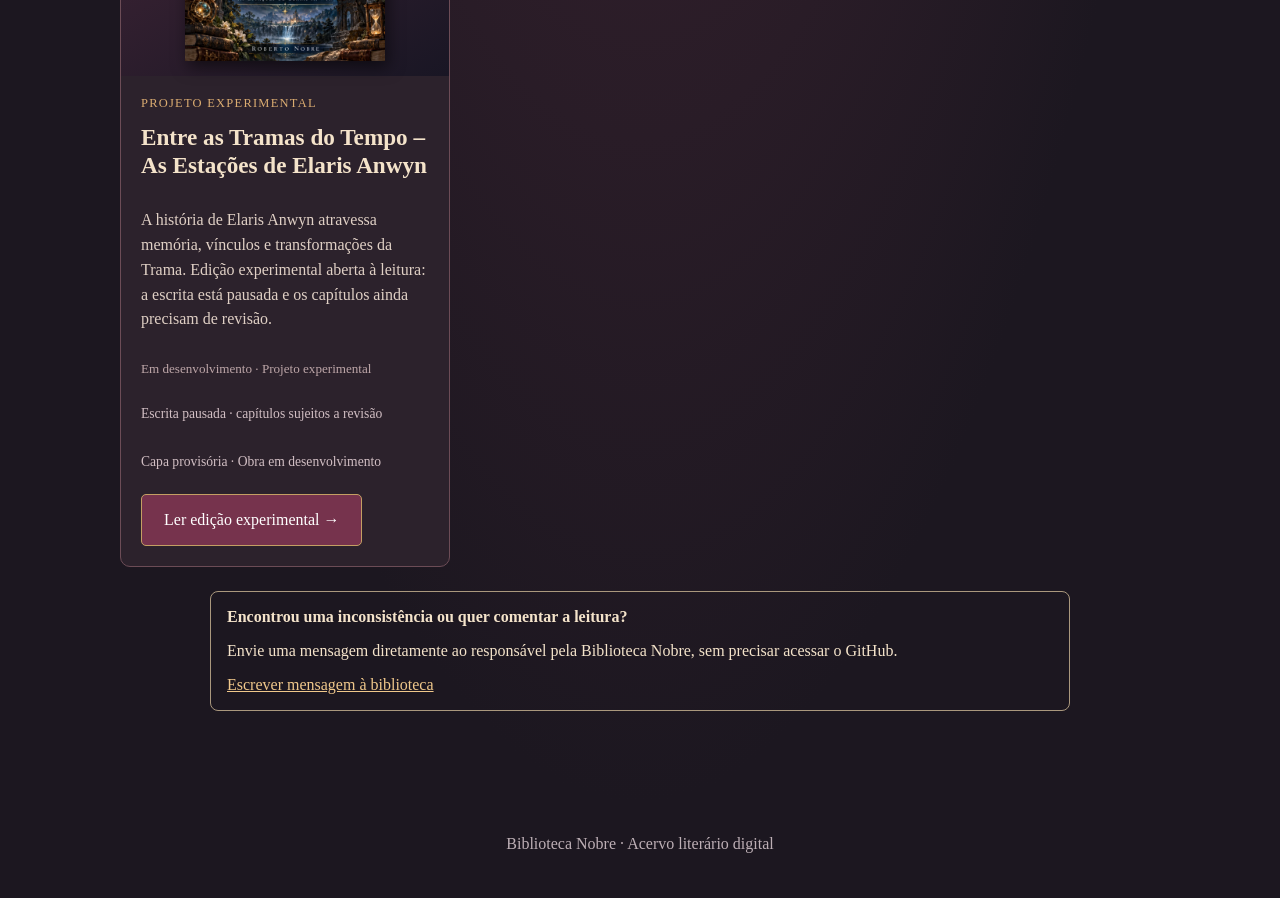
==== commit 43cc5989: "feat: preparar contato privado via Cloudflare Pages Functions e D1" ====
--- a/index.html
+++ b/index.html
@@ -1 +1 @@
-<!doctype html><html lang="pt-BR"><head><meta charset="utf-8"><meta name="viewport" content="width=device-width,initial-scale=1"><meta name="description" content="Biblioteca Nobre — livros e crônicas de RPG para ler online."><title>Biblioteca Nobre — Estante literária</title><link rel="icon" type="image/png" sizes="32x32" href="assets/biblioteca-nobre-icon-32.png"><link rel="icon" href="assets/biblioteca-nobre-favicon.ico" sizes="any"><link rel="apple-touch-icon" href="assets/biblioteca-nobre-icon-180.png"><link rel="stylesheet" href="assets/public.css"></head><body><header><a href="./">BIBLIOTECA <b>NOBRE</b></a><span>Livros &amp; Crônicas de RPG</span></header><main class="home library"><p class="overline">ACERVO LITERÁRIO</p><h1>Histórias para atravessar mundos</h1><p class="lead">Explore nossas obras, romances e crônicas de campanha. Cada história tem seu lugar na estante.</p><section aria-labelledby="shelf-title"><div class="shelf-heading"><h2 id="shelf-title">Na estante</h2><label class="search-label">Buscar obras <input id="search" type="search" placeholder="Título, mundo ou categoria"></label></div><div class="filters" role="group" aria-label="Filtrar obras"><button type="button" data-filter="all" aria-pressed="true">Todas</button><button type="button" data-filter="Crônicas de RPG" aria-pressed="false">Crônicas de RPG</button><button type="button" data-filter="Crônicas" aria-pressed="false">Crônicas</button><button type="button" data-filter="Projeto experimental" aria-pressed="false">Projetos experimentais</button></div><div id="shelf" class="shelf-grid" aria-live="polite"><p>Carregando estante…</p></div></section><aside class="reader-feedback" style="margin:24px auto;padding:16px;border:1px solid #aa987d;border-radius:8px;max-width:860px"><strong>Encontrou uma incoerência ou quer comentar a leitura?</strong><p>Seu comentário ajuda a revisar a Biblioteca Nobre. O envio abre o GitHub e requer uma conta gratuita.</p><a href="https://github.com/robertonobre22/biblioteca-nobre/issues/new?template=comentario-leitura.yml" target="_blank" rel="noopener noreferrer">Enviar opinião ou apontar inconsistência ↗</a></aside></main><footer>Biblioteca Nobre · Acervo literário digital</footer><script src="assets/catalogo.js" defer></script><script src="assets/image-viewer.js" defer></script></body></html>+<!doctype html><html lang="pt-BR"><head><meta charset="utf-8"><meta name="viewport" content="width=device-width,initial-scale=1"><meta name="description" content="Biblioteca Nobre — livros e crônicas de RPG para ler online."><title>Biblioteca Nobre — Estante literária</title><link rel="icon" type="image/png" sizes="32x32" href="assets/biblioteca-nobre-icon-32.png"><link rel="icon" href="assets/biblioteca-nobre-favicon.ico" sizes="any"><link rel="apple-touch-icon" href="assets/biblioteca-nobre-icon-180.png"><link rel="stylesheet" href="assets/public.css"></head><body><header><a href="./">BIBLIOTECA <b>NOBRE</b></a><span>Livros &amp; Crônicas de RPG</span></header><main class="home library"><p class="overline">ACERVO LITERÁRIO</p><h1>Histórias para atravessar mundos</h1><p class="lead">Explore nossas obras, romances e crônicas de campanha. Cada história tem seu lugar na estante.</p><section aria-labelledby="shelf-title"><div class="shelf-heading"><h2 id="shelf-title">Na estante</h2><label class="search-label">Buscar obras <input id="search" type="search" placeholder="Título, mundo ou categoria"></label></div><div class="filters" role="group" aria-label="Filtrar obras"><button type="button" data-filter="all" aria-pressed="true">Todas</button><button type="button" data-filter="Crônicas de RPG" aria-pressed="false">Crônicas de RPG</button><button type="button" data-filter="Crônicas" aria-pressed="false">Crônicas</button><button type="button" data-filter="Projeto experimental" aria-pressed="false">Projetos experimentais</button></div><div id="shelf" class="shelf-grid" aria-live="polite"><p>Carregando estante…</p></div></section><aside class="reader-feedback" style="margin:24px auto;padding:16px;border:1px solid #aa987d;border-radius:8px;max-width:860px"><strong>Encontrou uma inconsistência ou quer comentar a leitura?</strong><p>Envie uma mensagem diretamente ao responsável pela Biblioteca Nobre, sem precisar acessar o GitHub.</p><a href="contato.html">Escrever mensagem à biblioteca</a></aside></main><footer>Biblioteca Nobre · Acervo literário digital</footer><script src="assets/catalogo.js" defer></script><script src="assets/image-viewer.js" defer></script></body></html>
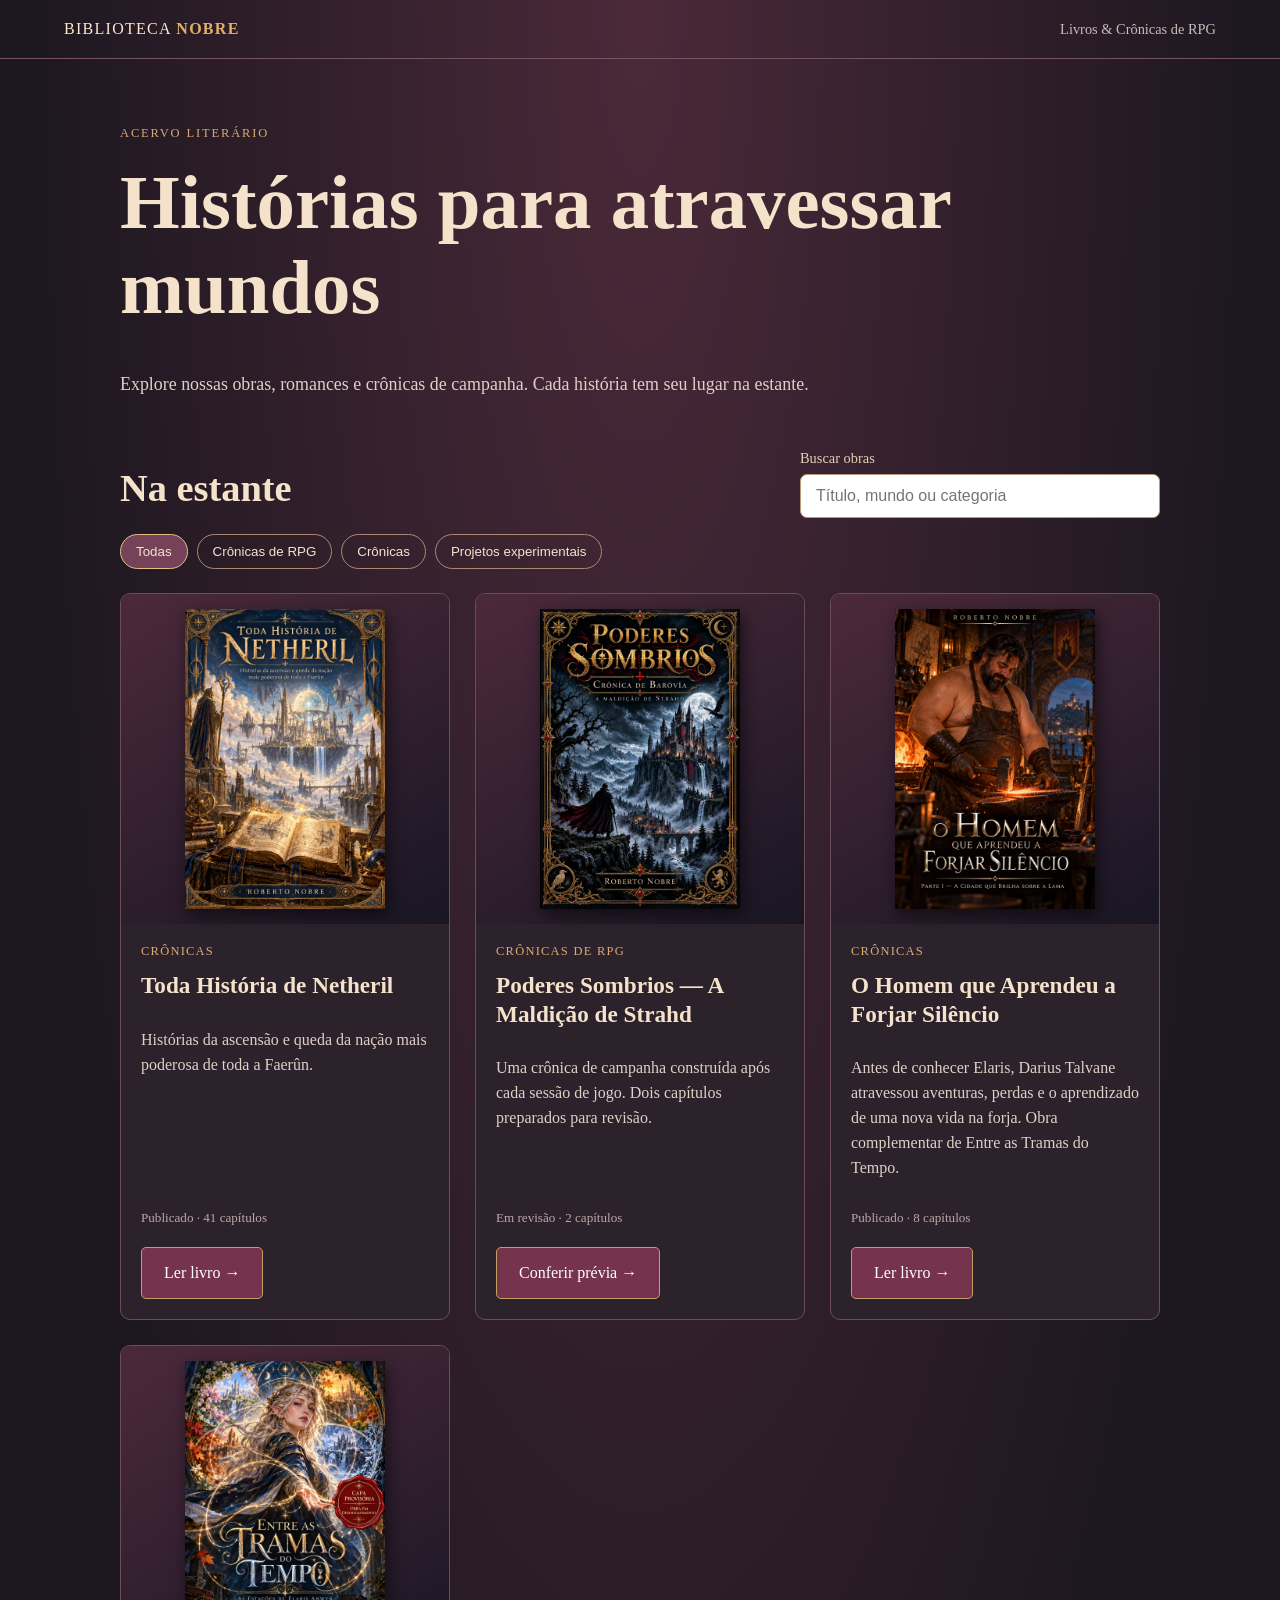
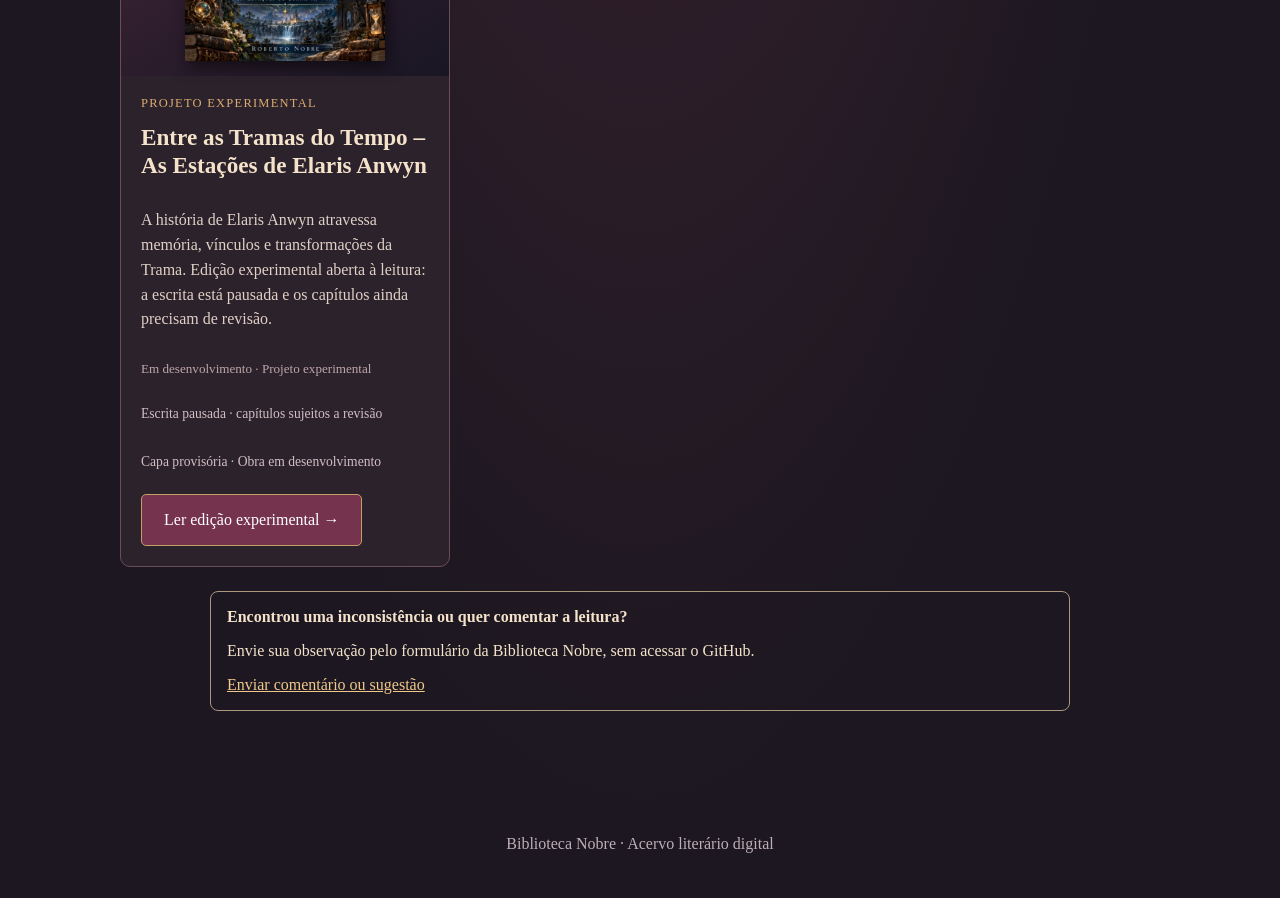
==== commit 718b0e5d: "feat: usar Google Forms para contato e remover backend experimental" ====
--- a/index.html
+++ b/index.html
@@ -1 +1 @@
-<!doctype html><html lang="pt-BR"><head><meta charset="utf-8"><meta name="viewport" content="width=device-width,initial-scale=1"><meta name="description" content="Biblioteca Nobre — livros e crônicas de RPG para ler online."><title>Biblioteca Nobre — Estante literária</title><link rel="icon" type="image/png" sizes="32x32" href="assets/biblioteca-nobre-icon-32.png"><link rel="icon" href="assets/biblioteca-nobre-favicon.ico" sizes="any"><link rel="apple-touch-icon" href="assets/biblioteca-nobre-icon-180.png"><link rel="stylesheet" href="assets/public.css"></head><body><header><a href="./">BIBLIOTECA <b>NOBRE</b></a><span>Livros &amp; Crônicas de RPG</span></header><main class="home library"><p class="overline">ACERVO LITERÁRIO</p><h1>Histórias para atravessar mundos</h1><p class="lead">Explore nossas obras, romances e crônicas de campanha. Cada história tem seu lugar na estante.</p><section aria-labelledby="shelf-title"><div class="shelf-heading"><h2 id="shelf-title">Na estante</h2><label class="search-label">Buscar obras <input id="search" type="search" placeholder="Título, mundo ou categoria"></label></div><div class="filters" role="group" aria-label="Filtrar obras"><button type="button" data-filter="all" aria-pressed="true">Todas</button><button type="button" data-filter="Crônicas de RPG" aria-pressed="false">Crônicas de RPG</button><button type="button" data-filter="Crônicas" aria-pressed="false">Crônicas</button><button type="button" data-filter="Projeto experimental" aria-pressed="false">Projetos experimentais</button></div><div id="shelf" class="shelf-grid" aria-live="polite"><p>Carregando estante…</p></div></section><aside class="reader-feedback" style="margin:24px auto;padding:16px;border:1px solid #aa987d;border-radius:8px;max-width:860px"><strong>Encontrou uma inconsistência ou quer comentar a leitura?</strong><p>Envie uma mensagem diretamente ao responsável pela Biblioteca Nobre, sem precisar acessar o GitHub.</p><a href="contato.html">Escrever mensagem à biblioteca</a></aside></main><footer>Biblioteca Nobre · Acervo literário digital</footer><script src="assets/catalogo.js" defer></script><script src="assets/image-viewer.js" defer></script></body></html>+<!doctype html><html lang="pt-BR"><head><meta charset="utf-8"><meta name="viewport" content="width=device-width,initial-scale=1"><meta name="description" content="Biblioteca Nobre — livros e crônicas de RPG para ler online."><title>Biblioteca Nobre — Estante literária</title><link rel="icon" type="image/png" sizes="32x32" href="assets/biblioteca-nobre-icon-32.png"><link rel="icon" href="assets/biblioteca-nobre-favicon.ico" sizes="any"><link rel="apple-touch-icon" href="assets/biblioteca-nobre-icon-180.png"><link rel="stylesheet" href="assets/public.css"></head><body><header><a href="./">BIBLIOTECA <b>NOBRE</b></a><span>Livros &amp; Crônicas de RPG</span></header><main class="home library"><p class="overline">ACERVO LITERÁRIO</p><h1>Histórias para atravessar mundos</h1><p class="lead">Explore nossas obras, romances e crônicas de campanha. Cada história tem seu lugar na estante.</p><section aria-labelledby="shelf-title"><div class="shelf-heading"><h2 id="shelf-title">Na estante</h2><label class="search-label">Buscar obras <input id="search" type="search" placeholder="Título, mundo ou categoria"></label></div><div class="filters" role="group" aria-label="Filtrar obras"><button type="button" data-filter="all" aria-pressed="true">Todas</button><button type="button" data-filter="Crônicas de RPG" aria-pressed="false">Crônicas de RPG</button><button type="button" data-filter="Crônicas" aria-pressed="false">Crônicas</button><button type="button" data-filter="Projeto experimental" aria-pressed="false">Projetos experimentais</button></div><div id="shelf" class="shelf-grid" aria-live="polite"><p>Carregando estante…</p></div></section><aside class="reader-feedback" style="margin:24px auto;padding:16px;border:1px solid #aa987d;border-radius:8px;max-width:860px"><strong>Encontrou uma inconsistência ou quer comentar a leitura?</strong><p>Envie sua observação pelo formulário da Biblioteca Nobre, sem acessar o GitHub.</p><a href="https://forms.gle/BNYQ3cGT5m9xwhoc8" target="_blank" rel="noopener noreferrer">Enviar comentário ou sugestão</a></aside></main><footer>Biblioteca Nobre · Acervo literário digital</footer><script src="assets/catalogo.js" defer></script><script src="assets/image-viewer.js" defer></script></body></html>
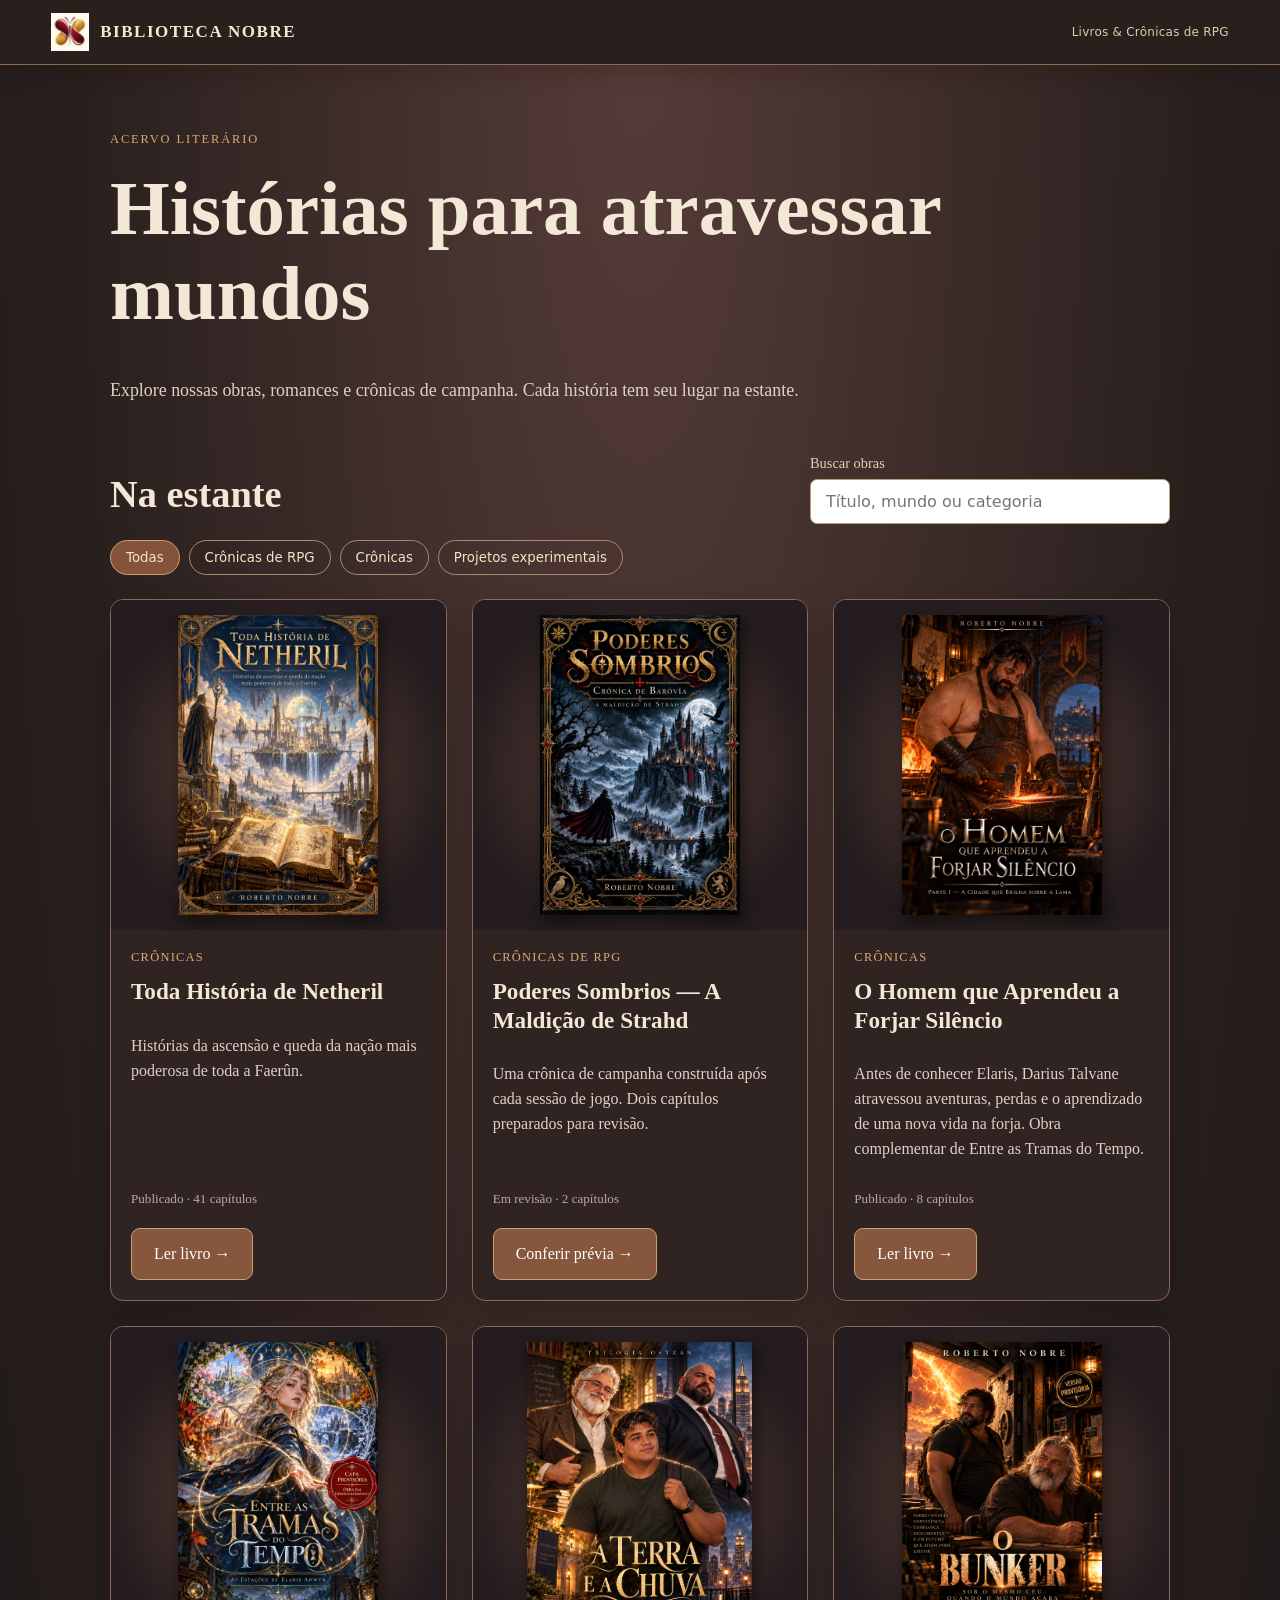
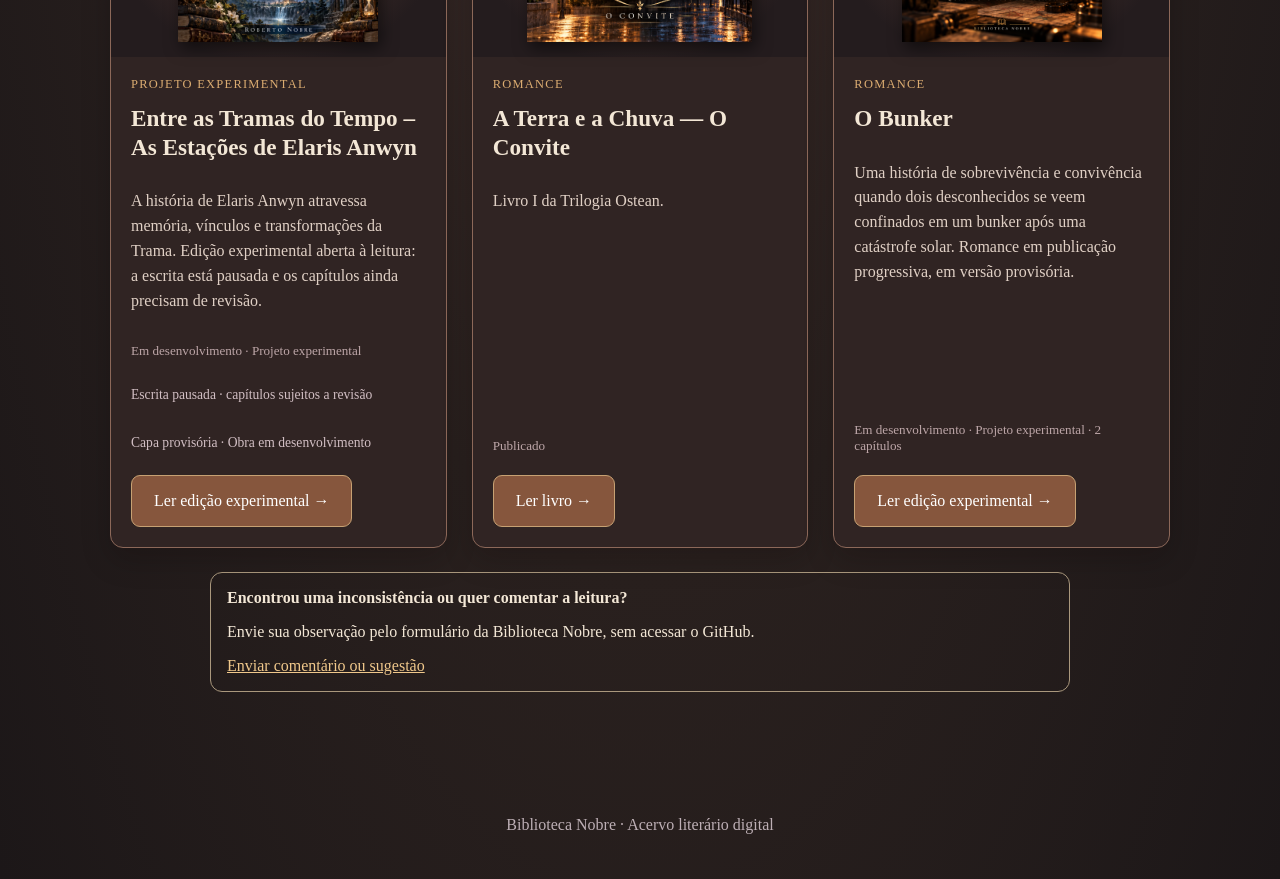
==== commit 5e0a8544: "Unificar identidade visual e cabeçalho: index.html" ====
--- a/index.html
+++ b/index.html
@@ -1 +1 @@
-<!doctype html><html lang="pt-BR"><head><meta charset="utf-8"><meta name="viewport" content="width=device-width,initial-scale=1"><meta name="description" content="Biblioteca Nobre — livros e crônicas de RPG para ler online."><title>Biblioteca Nobre — Estante literária</title><link rel="icon" type="image/png" sizes="32x32" href="assets/biblioteca-nobre-icon-32.png"><link rel="icon" href="assets/biblioteca-nobre-favicon.ico" sizes="any"><link rel="apple-touch-icon" href="assets/biblioteca-nobre-icon-180.png"><link rel="stylesheet" href="assets/public.css"></head><body><header><a href="./">BIBLIOTECA <b>NOBRE</b></a><span>Livros &amp; Crônicas de RPG</span></header><main class="home library"><p class="overline">ACERVO LITERÁRIO</p><h1>Histórias para atravessar mundos</h1><p class="lead">Explore nossas obras, romances e crônicas de campanha. Cada história tem seu lugar na estante.</p><section aria-labelledby="shelf-title"><div class="shelf-heading"><h2 id="shelf-title">Na estante</h2><label class="search-label">Buscar obras <input id="search" type="search" placeholder="Título, mundo ou categoria"></label></div><div class="filters" role="group" aria-label="Filtrar obras"><button type="button" data-filter="all" aria-pressed="true">Todas</button><button type="button" data-filter="Crônicas de RPG" aria-pressed="false">Crônicas de RPG</button><button type="button" data-filter="Crônicas" aria-pressed="false">Crônicas</button><button type="button" data-filter="Projeto experimental" aria-pressed="false">Projetos experimentais</button></div><div id="shelf" class="shelf-grid" aria-live="polite"><p>Carregando estante…</p></div></section><aside class="reader-feedback" style="margin:24px auto;padding:16px;border:1px solid #aa987d;border-radius:8px;max-width:860px"><strong>Encontrou uma inconsistência ou quer comentar a leitura?</strong><p>Envie sua observação pelo formulário da Biblioteca Nobre, sem acessar o GitHub.</p><a href="https://forms.gle/BNYQ3cGT5m9xwhoc8" target="_blank" rel="noopener noreferrer">Enviar comentário ou sugestão</a></aside></main><footer>Biblioteca Nobre · Acervo literário digital</footer><script src="assets/catalogo.js" defer></script><script src="assets/image-viewer.js" defer></script></body></html>+<!doctype html><html lang="pt-BR"><head><meta charset="utf-8"><meta name="viewport" content="width=device-width,initial-scale=1"><meta name="description" content="Biblioteca Nobre — livros e crônicas de RPG para ler online."><title>Biblioteca Nobre — Estante literária</title><link rel="icon" type="image/png" sizes="32x32" href="assets/biblioteca-nobre-icon-32.png"><link rel="icon" href="assets/biblioteca-nobre-favicon.ico" sizes="any"><link rel="apple-touch-icon" href="assets/biblioteca-nobre-icon-180.png"><link rel="stylesheet" href="assets/public.css"><link rel="stylesheet" href="assets/biblioteca-nobre-unificado.css"></head><body class="bn-theme"><header class="bn-site-header"><a class="bn-brand" href="./" title="Voltar à estante"><img src="assets/biblioteca-nobre-icon-32.png" width="38" height="38" alt="">BIBLIOTECA NOBRE</a><span class="bn-subtitle">Livros &amp; Crônicas de RPG</span></header><main class="home library"><p class="overline">ACERVO LITERÁRIO</p><h1>Histórias para atravessar mundos</h1><p class="lead">Explore nossas obras, romances e crônicas de campanha. Cada história tem seu lugar na estante.</p><section aria-labelledby="shelf-title"><div class="shelf-heading"><h2 id="shelf-title">Na estante</h2><label class="search-label">Buscar obras <input id="search" type="search" placeholder="Título, mundo ou categoria"></label></div><div class="filters" role="group" aria-label="Filtrar obras"><button type="button" data-filter="all" aria-pressed="true">Todas</button><button type="button" data-filter="Crônicas de RPG" aria-pressed="false">Crônicas de RPG</button><button type="button" data-filter="Crônicas" aria-pressed="false">Crônicas</button><button type="button" data-filter="Projeto experimental" aria-pressed="false">Projetos experimentais</button></div><div id="shelf" class="shelf-grid" aria-live="polite"><p>Carregando estante…</p></div></section><aside class="reader-feedback" style="margin:24px auto;padding:16px;border:1px solid #aa987d;border-radius:8px;max-width:860px"><strong>Encontrou uma inconsistência ou quer comentar a leitura?</strong><p>Envie sua observação pelo formulário da Biblioteca Nobre, sem acessar o GitHub.</p><a href="https://forms.gle/BNYQ3cGT5m9xwhoc8" target="_blank" rel="noopener noreferrer">Enviar comentário ou sugestão</a></aside></main><footer>Biblioteca Nobre · Acervo literário digital</footer><script src="assets/catalogo.js" defer></script><script src="assets/image-viewer.js" defer></script></body></html>
--- a/assets/biblioteca-nobre-unificado.css
+++ b/assets/biblioteca-nobre-unificado.css
@@ -0,0 +1,80 @@
+/* Biblioteca Nobre — identidade visual compartilhada, versão editorial 3.
+   Visual único em todos os seis livros e na estante; estilos restritos aos
+   elementos de interface para preservar a apresentação das obras e ilustrações. */
+:root{--bn-night:#29201e;--bn-maroon:#4e3032;--bn-brown:#72503c;--bn-gold:#c7a173;--bn-paper:#faf3e5;--bn-ink:#322720;--bn-border:#d4c2a7;--bn-shadow:0 18px 48px #160c092a}
+html{scroll-padding-top:100px}
+body{font-family:Georgia,"Times New Roman",serif}
+a,button,select,input{touch-action:manipulation}
+button,select,input{font-family:system-ui,sans-serif}
+:where(a,button,select,input):focus-visible{outline:3px solid var(--bn-gold)!important;outline-offset:3px}
+body:not(.bn-oste){background:radial-gradient(ellipse at 50% 0,#563c38 0,#29201e 62%,#1c1718 100%);color:#f3e7d6}
+body.bn-oste{--bn-gold:#bb935e}
+body.bn-theme header.bn-site-header,body.bn-theme .bn-site-header{
+  display:flex;align-items:center;justify-content:space-between;flex-wrap:wrap;
+  gap:12px;padding:13px clamp(15px,4vw,55px);background:var(--bn-night);
+  border-bottom:1px solid #8e6c52;color:#f5e7d4;box-shadow:0 6px 24px #160b0838;
+  position:relative;z-index:10
+}
+.bn-site-header .bn-brand{display:inline-flex;align-items:center;gap:11px;
+ font:700 clamp(13px,1.4vw,17px)/1.25 Georgia,serif;letter-spacing:.09em;
+ color:#f7e8d1!important;text-decoration:none;white-space:normal}
+.bn-site-header .bn-brand img{width:38px;height:38px;object-fit:contain;flex-shrink:0}
+.bn-site-header .bn-subtitle{font:12px/1.5 system-ui,sans-serif;color:#dfc8ad;letter-spacing:.02em}
+.bn-theme :where(.reader,.container,.bunker-wrapper){max-width:1000px;margin-left:auto;margin-right:auto}
+.bn-theme .reader h1,.bn-theme .container h1,.bn-theme .bunker-head h1{font-weight:500;letter-spacing:-.02em;line-height:1.14}
+.bn-theme :where(.sheet,.bunker-reader,.reader:has(.unit)){
+ border:1px solid var(--bn-border);border-radius:14px;box-shadow:var(--bn-shadow);
+ max-width:840px;margin-left:auto;margin-right:auto}
+.bn-theme :where(.sheet,.bunker-reader,.reader:has(.unit)) p{overflow-wrap:break-word}
+.bn-theme .sheet:not(.dark){background:var(--bn-paper);color:var(--bn-ink)}
+.bn-theme .sheet.white{background:#fff;color:#252321}
+.bn-theme .sheet.dark{background:#282b30;color:#f8eadb;border-color:#5c6064}
+.bn-theme .sheet p{line-height:1.65;margin-bottom:.5em}
+.bn-theme :where(.toolbar,.bunker-control){display:flex;align-items:end;gap:10px;flex-wrap:wrap}
+.bn-theme :where(.toolbar,.bunker-control) label{font:13px/1.4 system-ui,sans-serif;letter-spacing:.01em}
+.bn-theme :where(.toolbar,.bunker-control) select,
+.bn-theme :where(.toolbar,.bunker-control) button,
+.bn-theme :where(.navigation,.controls,.bunker-page-nav,.nav) button{
+ min-height:44px;border-radius:10px;border:1px solid #b99872;
+ padding:9px 13px;font:600 13px/1.35 system-ui,sans-serif}
+.bn-theme :where(.navigation,.controls,.bunker-page-nav) button{background:#76513c;color:#fff4e5}
+.bn-theme :where(.navigation,.controls,.bunker-page-nav) button:disabled{opacity:.5}
+.bn-theme :where(.navigation,.controls,.bunker-page-nav){flex-wrap:wrap;gap:9px}
+.bn-theme .sheet :where(img,figure img),.bn-theme .bunker-reader img{max-width:100%;height:auto;object-fit:contain}
+.bn-theme .bunker-top{background:var(--bn-night);border-color:#8e6c52}
+.bn-theme .bunker-head{border-color:#997653}
+.bn-theme .bunker-control{border:1px solid #8e6c52}
+.bn-theme .bunker-reader{background:var(--bn-paper);color:var(--bn-ink)}
+.bn-theme .bunker-wrapper.reader-night .bunker-reader{background:#25292c;color:#f7eadd;border-color:#636569}
+.bn-theme .bunker-reader p:not(.bunker-label){line-height:1.76}
+.bn-theme .bunker-page-nav{max-width:840px;margin:18px auto}
+.bn-theme .reader:has(.unit){background:var(--paper,var(--bn-paper));color:var(--ink,var(--bn-ink))}
+.bn-theme .reader:has(.unit) p{line-height:1.76}
+.bn-theme .cover img{max-width:100%;height:auto;object-fit:contain}
+.bn-theme .library{max-width:1170px}
+.bn-theme .book-card{border-radius:13px;border-color:#8c6859;background:#302423;box-shadow:0 12px 30px #0b060630}
+.bn-theme .book-cover{background:radial-gradient(ellipse at center,#604238,#241c1e 75%)}
+.bn-theme .filters button[aria-pressed="true"]{background:#845339;border-color:var(--bn-gold)}
+.bn-theme .cta{background:#86563d;border-color:var(--bn-gold);border-radius:9px}
+.bn-theme .reader-feedback{border-radius:12px!important}
+.bn-theme .cover-banner img{max-width:100%;height:auto}
+@media(max-width:740px){
+ body.bn-theme .bn-site-header{padding:12px 16px}
+ .bn-site-header .bn-subtitle{width:100%;margin:0}
+ .bn-theme :where(.reader,.container,.bunker-wrapper){padding-left:14px;padding-right:14px}
+ .bn-theme :where(.sheet,.bunker-reader,.reader:has(.unit)){padding:clamp(20px,4vw,36px);border-radius:11px}
+ .bn-theme :where(.toolbar,.bunker-control) label{flex:1 1 150px}
+ .bn-theme :where(.toolbar,.bunker-control) select{width:100%;max-width:100%}
+ .bn-theme :where(.navigation,.controls,.bunker-page-nav) button{min-height:44px}
+}
+@media(max-width:440px){
+ .bn-site-header .bn-brand{font-size:13px}
+ .bn-site-header .bn-brand img{width:32px;height:32px}
+ .bn-theme :where(.sheet,.bunker-reader,.reader:has(.unit)){padding:18px 16px}
+ .bn-theme .bunker-reader p:not(.bunker-label){text-align:left}
+ .bn-theme .navigation button{flex:1 1 auto}
+ .bn-theme .toolbar label:first-child{width:100%;flex-basis:100%}
+}
+@media print{body.bn-theme{background:#fff!important;color:#000!important}
+ .bn-theme .bn-site-header,.bn-theme .toolbar,.bn-theme .bunker-control{display:none!important}
+ .bn-theme :where(.sheet,.bunker-reader,.reader:has(.unit)){box-shadow:none;border:0}}
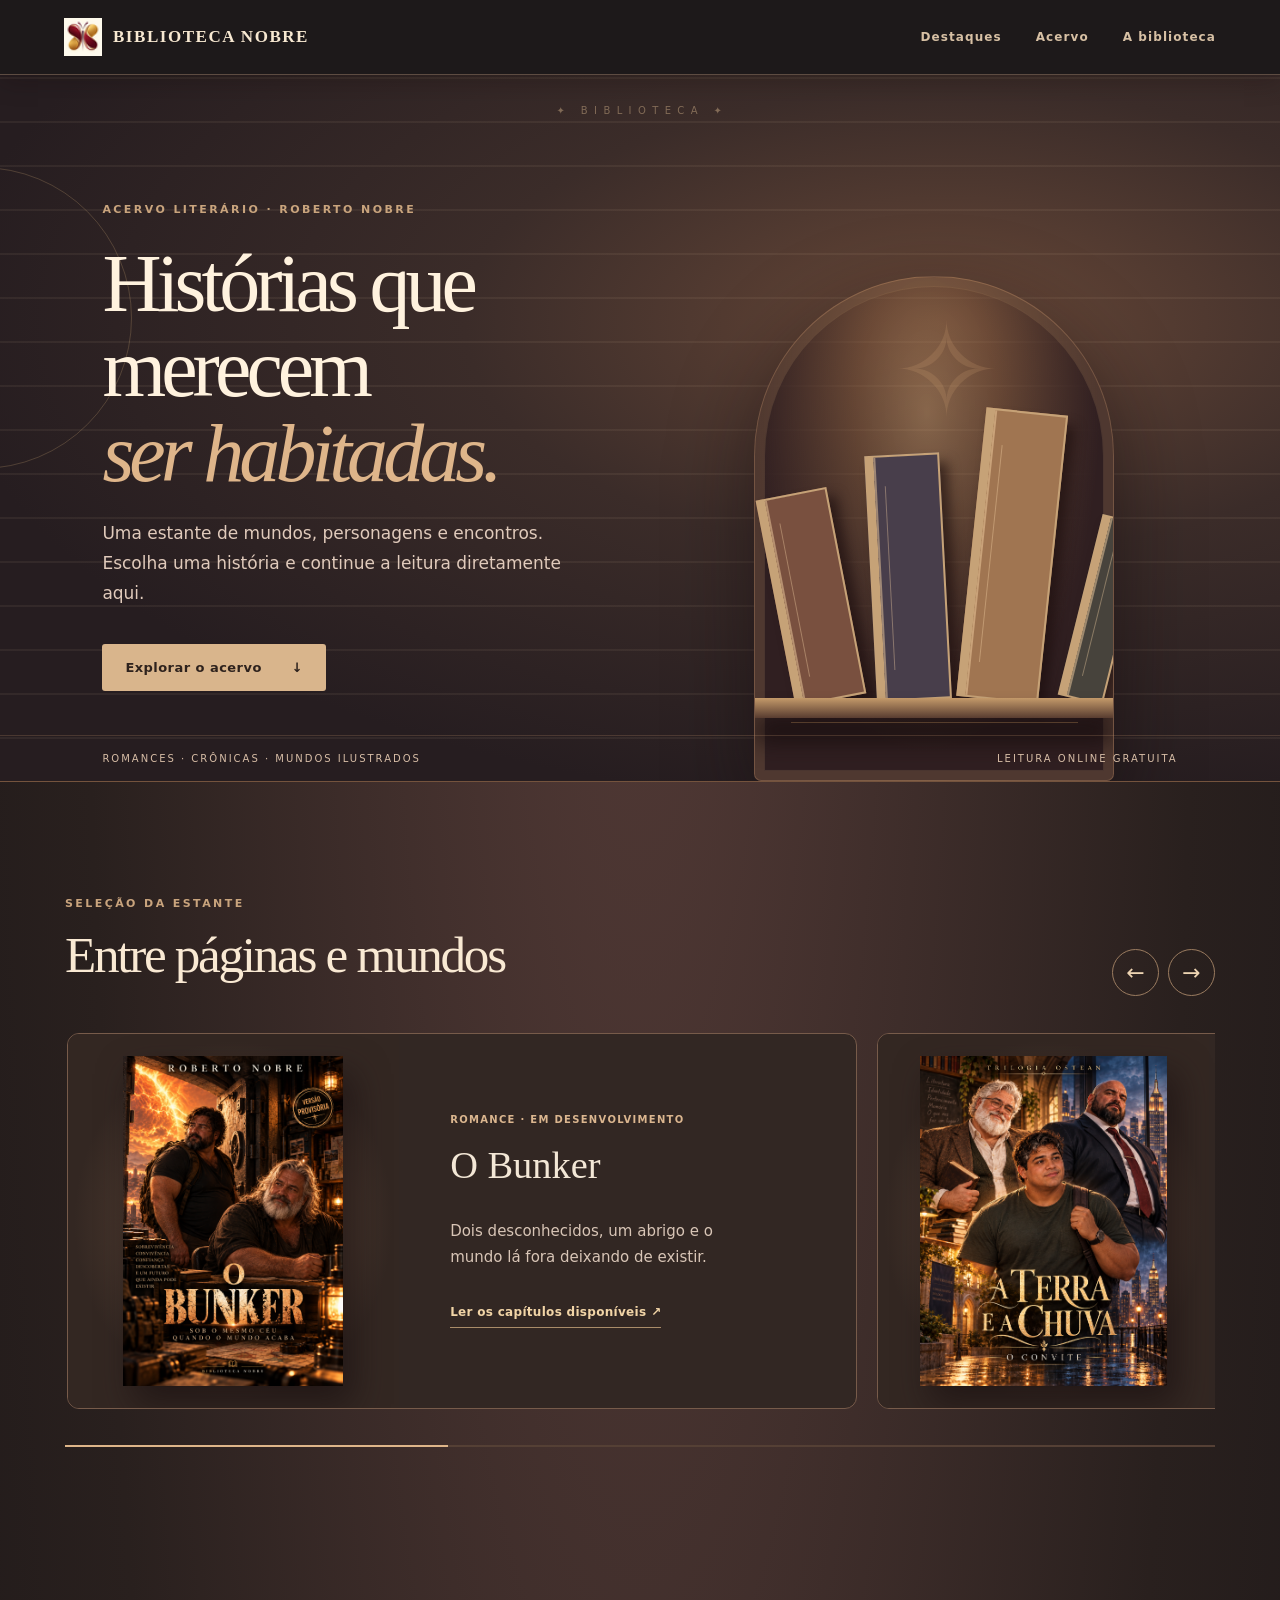
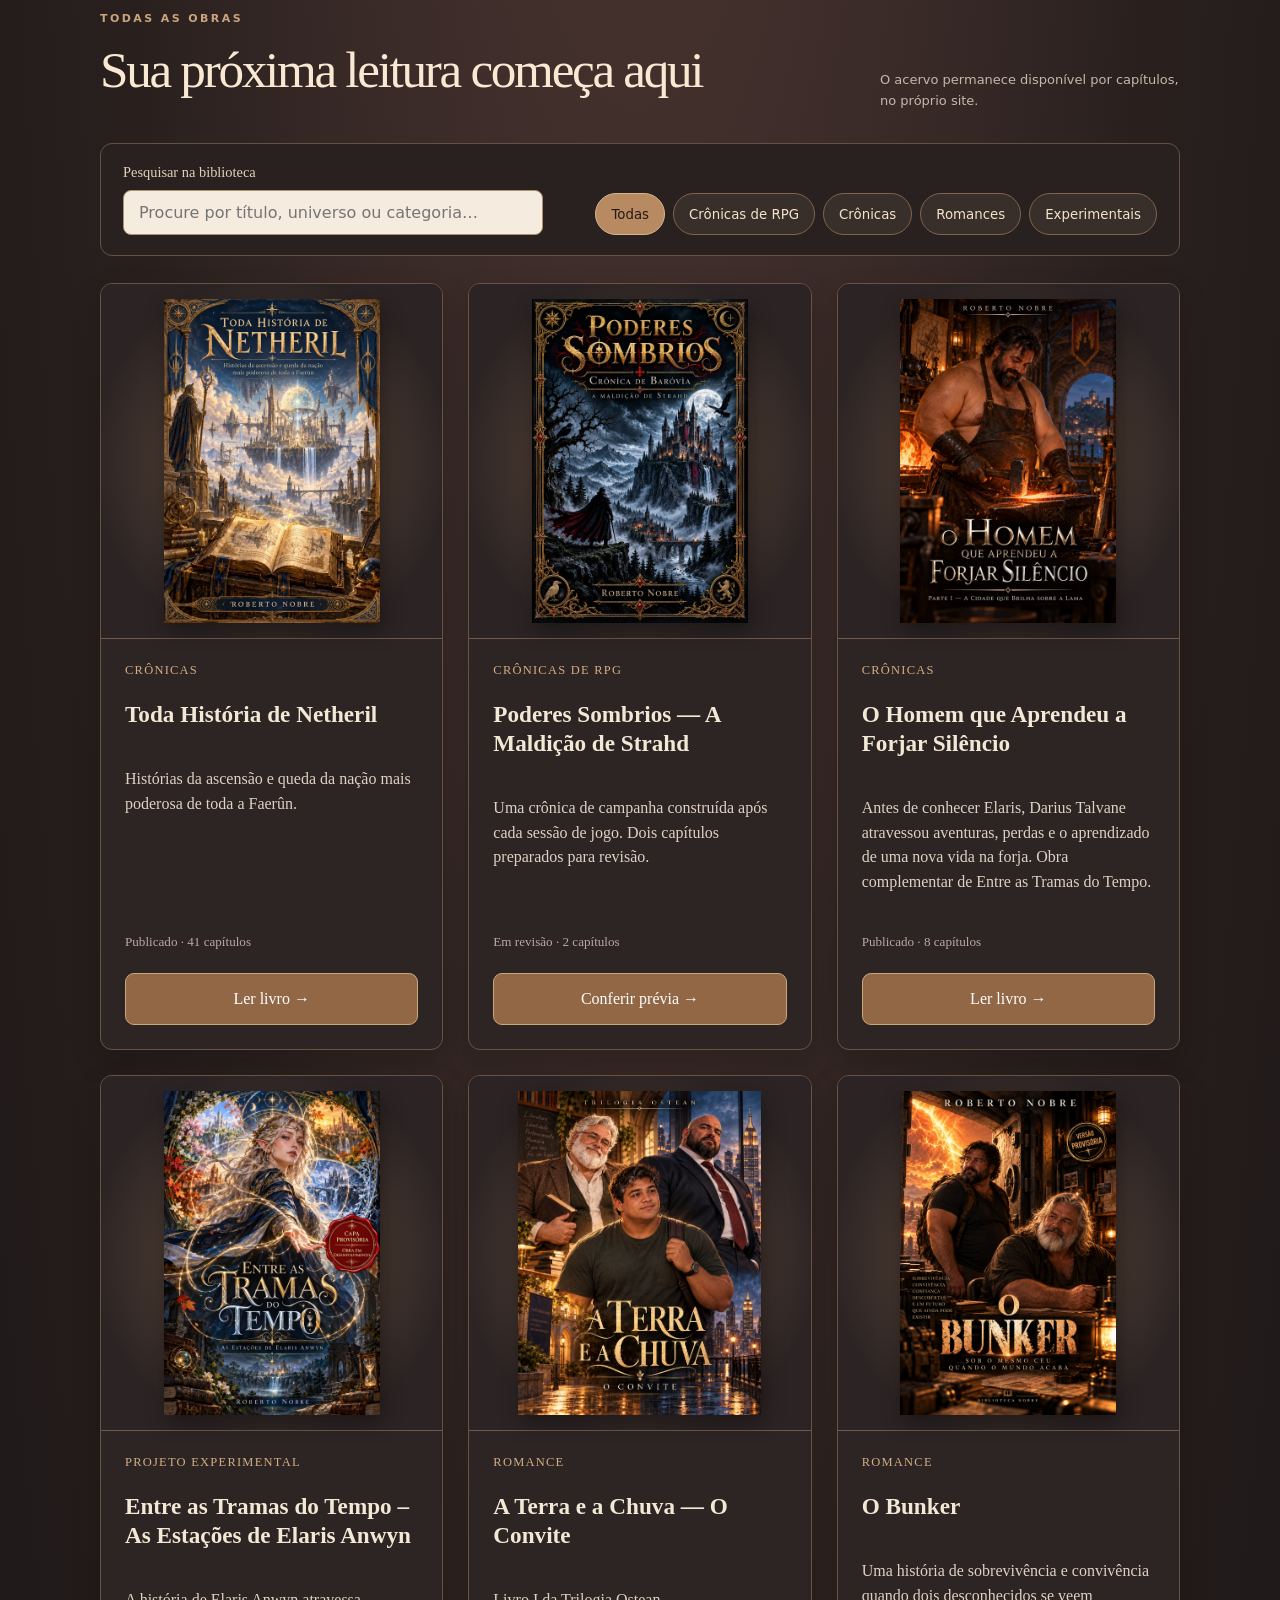
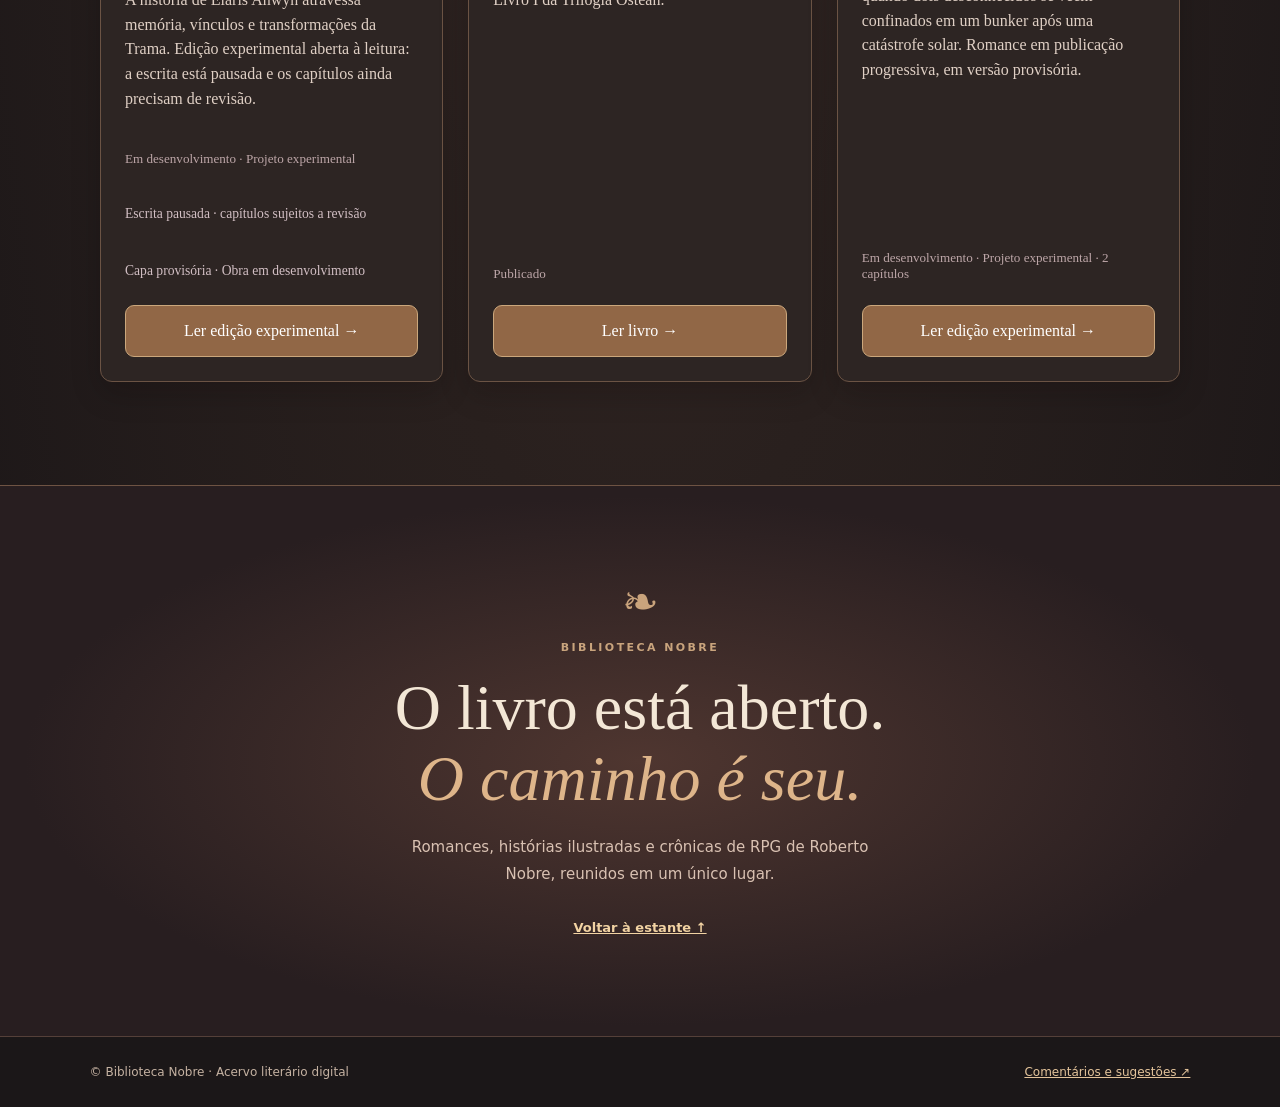
==== commit bb813338: "Aplicar capa editorial aprovada à página inicial, mantendo catálogo e leitores" ====
--- a/index.html
+++ b/index.html
@@ -1 +1,42 @@
-<!doctype html><html lang="pt-BR"><head><meta charset="utf-8"><meta name="viewport" content="width=device-width,initial-scale=1"><meta name="description" content="Biblioteca Nobre — livros e crônicas de RPG para ler online."><title>Biblioteca Nobre — Estante literária</title><link rel="icon" type="image/png" sizes="32x32" href="assets/biblioteca-nobre-icon-32.png"><link rel="icon" href="assets/biblioteca-nobre-favicon.ico" sizes="any"><link rel="apple-touch-icon" href="assets/biblioteca-nobre-icon-180.png"><link rel="stylesheet" href="assets/public.css"><link rel="stylesheet" href="assets/biblioteca-nobre-unificado.css"></head><body class="bn-theme"><header class="bn-site-header"><a class="bn-brand" href="./" title="Voltar à estante"><img src="assets/biblioteca-nobre-icon-32.png" width="38" height="38" alt="">BIBLIOTECA NOBRE</a><span class="bn-subtitle">Livros &amp; Crônicas de RPG</span></header><main class="home library"><p class="overline">ACERVO LITERÁRIO</p><h1>Histórias para atravessar mundos</h1><p class="lead">Explore nossas obras, romances e crônicas de campanha. Cada história tem seu lugar na estante.</p><section aria-labelledby="shelf-title"><div class="shelf-heading"><h2 id="shelf-title">Na estante</h2><label class="search-label">Buscar obras <input id="search" type="search" placeholder="Título, mundo ou categoria"></label></div><div class="filters" role="group" aria-label="Filtrar obras"><button type="button" data-filter="all" aria-pressed="true">Todas</button><button type="button" data-filter="Crônicas de RPG" aria-pressed="false">Crônicas de RPG</button><button type="button" data-filter="Crônicas" aria-pressed="false">Crônicas</button><button type="button" data-filter="Projeto experimental" aria-pressed="false">Projetos experimentais</button></div><div id="shelf" class="shelf-grid" aria-live="polite"><p>Carregando estante…</p></div></section><aside class="reader-feedback" style="margin:24px auto;padding:16px;border:1px solid #aa987d;border-radius:8px;max-width:860px"><strong>Encontrou uma inconsistência ou quer comentar a leitura?</strong><p>Envie sua observação pelo formulário da Biblioteca Nobre, sem acessar o GitHub.</p><a href="https://forms.gle/BNYQ3cGT5m9xwhoc8" target="_blank" rel="noopener noreferrer">Enviar comentário ou sugestão</a></aside></main><footer>Biblioteca Nobre · Acervo literário digital</footer><script src="assets/catalogo.js" defer></script><script src="assets/image-viewer.js" defer></script></body></html>+<!doctype html>
+<html lang="pt-BR"><head><meta charset="utf-8"><meta name="viewport" content="width=device-width,initial-scale=1">
+<meta name="description" content="Biblioteca Nobre — romances, mundos e crônicas de RPG de Roberto Nobre.">
+<title>Biblioteca Nobre — Estante literária</title>
+<link rel="icon" type="image/png" sizes="32x32" href="assets/biblioteca-nobre-icon-32.png">
+<link rel="icon" href="assets/biblioteca-nobre-favicon.ico" sizes="any">
+<link rel="stylesheet" href="assets/public.css">
+<link rel="stylesheet" href="assets/biblioteca-nobre-unificado.css">
+<link rel="stylesheet" href="assets/capa-biblioteca-v4.css">
+</head><body class="bn-theme bn-home-v4">
+<header class="bn-site-header">
+<a class="bn-brand" href="./"><img src="assets/biblioteca-nobre-icon-32.png" width="38" height="38" alt=""> BIBLIOTECA NOBRE</a>
+<nav class="top-links" aria-label="Navegação principal"><a href="#destaques">Destaques</a><a href="#acervo">Acervo</a><a href="#sobre">A biblioteca</a></nav>
+</header>
+<main>
+<section class="bn-hero" aria-labelledby="hero-title">
+<div class="hero-motif" aria-hidden="true">✦ &nbsp; B I B L I O T E C A &nbsp; ✦</div>
+<div class="hero-heading"><p class="eyebrow">ACERVO LITERÁRIO · ROBERTO NOBRE</p><h1 id="hero-title">Histórias que merecem <em>ser habitadas.</em></h1><p>Uma estante de mundos, personagens e encontros. Escolha uma história e continue a leitura diretamente aqui.</p><a class="hero-cta" href="#acervo">Explorar o acervo <span aria-hidden="true">↓</span></a></div>
+<div class="hero-art" aria-hidden="true"><span class="art-arch"><span class="art-rays"></span><span class="art-book art-book-one"></span><span class="art-book art-book-two"></span><span class="art-book art-book-three"></span><span class="art-book art-book-four"></span><span class="art-base"></span></span></div>
+<div class="hero-bottom"><span>ROMANCES · CRÔNICAS · MUNDOS ILUSTRADOS</span><span>LEITURA ONLINE GRATUITA</span></div>
+</section>
+
+<section class="featured-wrap" id="destaques" aria-labelledby="featured-title">
+<div class="section-head"><div><p class="eyebrow">SELEÇÃO DA ESTANTE</p><h2 id="featured-title">Entre páginas e mundos</h2></div><div class="slider-controls"><button type="button" id="feature-prev" aria-label="Ver destaque anterior">←</button><button type="button" id="feature-next" aria-label="Ver próximo destaque">→</button></div></div>
+<div class="featured-track" id="featured-track" tabindex="0" aria-label="Livros em destaque, role horizontalmente">
+<article class="featured-book" aria-label="O Bunker"><a class="feature-image" href="o-bunker.html"><img src="assets/o-bunker-capa-provisoria.png" alt="Capa provisória de O Bunker" loading="eager"></a><div class="feature-copy"><span class="feature-tag">ROMANCE · EM DESENVOLVIMENTO</span><h3>O Bunker</h3><p>Dois desconhecidos, um abrigo e o mundo lá fora deixando de existir.</p><a class="feature-link" href="o-bunker.html">Ler os capítulos disponíveis <span aria-hidden="true">↗</span></a></div></article>
+<article class="featured-book" aria-label="A Terra e a Chuva — O Convite"><a class="feature-image" href="ostean-previa-capa-ampliavel.html"><img src="ilustracoes/CANON_CAPA_LIVRO_I_A_TERRA_E_A_CHUVA_O_CONVITE.png" alt="Capa de A Terra e a Chuva — O Convite" loading="lazy"></a><div class="feature-copy"><span class="feature-tag">ROMANCE · TRILOGIA OSTEAN</span><h3>A Terra e a Chuva</h3><p>O Convite — Livro I da Trilogia Ostean.</p><a class="feature-link" href="ostean-previa-capa-ampliavel.html">Entrar na história <span aria-hidden="true">↗</span></a></div></article>
+<article class="featured-book" aria-label="Toda História de Netheril"><a class="feature-image" href="ler.html"><img src="assets/netheril-p001.webp" alt="Capa de Toda História de Netheril" loading="lazy"></a><div class="feature-copy"><span class="feature-tag">CRÔNICAS · 41 CAPÍTULOS</span><h3>Toda História de Netheril</h3><p>Histórias da ascensão e queda da nação mais poderosa de Faerûn.</p><a class="feature-link" href="ler.html">Explorar os capítulos <span aria-hidden="true">↗</span></a></div></article>
+</div><div class="featured-progress" aria-hidden="true"><span id="feature-progress"></span></div>
+</section>
+
+<section class="shelf-area library" id="acervo" aria-labelledby="shelf-title">
+<div class="section-head"><div><p class="eyebrow">TODAS AS OBRAS</p><h2 id="shelf-title">Sua próxima leitura começa aqui</h2></div><span class="shelf-detail">O acervo permanece disponível por capítulos, no próprio site.</span></div>
+<div class="library-tools"><label class="search-label" for="search">Pesquisar na biblioteca <input id="search" type="search" placeholder="Procure por título, universo ou categoria…" autocomplete="off"></label>
+<div class="filters" role="group" aria-label="Filtrar obras"><button type="button" data-filter="all" aria-pressed="true">Todas</button><button type="button" data-filter="Crônicas de RPG" aria-pressed="false">Crônicas de RPG</button><button type="button" data-filter="Crônicas" aria-pressed="false">Crônicas</button><button type="button" data-filter="Romance" aria-pressed="false">Romances</button><button type="button" data-filter="Projeto experimental" aria-pressed="false">Experimentais</button></div></div>
+<div id="shelf" class="shelf-grid" aria-live="polite"><p>Carregando estante…</p></div>
+</section>
+<section class="closing" id="sobre"><div class="closing-ornament" aria-hidden="true">❧</div><p class="eyebrow">BIBLIOTECA NOBRE</p><h2>O livro está aberto.<br><em>O caminho é seu.</em></h2><p>Romances, histórias ilustradas e crônicas de RPG de Roberto Nobre, reunidos em um único lugar.</p><a href="#acervo">Voltar à estante ↑</a></section>
+</main>
+<footer class="footer-v4"><span>© Biblioteca Nobre · Acervo literário digital</span><a href="https://forms.gle/BNYQ3cGT5m9xwhoc8" target="_blank" rel="noopener noreferrer">Comentários e sugestões ↗</a></footer>
+<script src="assets/catalogo.js" defer></script><script src="assets/capa-biblioteca-v4.js" defer></script><script src="assets/image-viewer.js" defer></script>
+</body></html>
--- a/assets/biblioteca-nobre-unificado.css
+++ b/assets/biblioteca-nobre-unificado.css
@@ -78,3 +78,10 @@
 @media print{body.bn-theme{background:#fff!important;color:#000!important}
  .bn-theme .bn-site-header,.bn-theme .toolbar,.bn-theme .bunker-control{display:none!important}
  .bn-theme :where(.sheet,.bunker-reader,.reader:has(.unit)){box-shadow:none;border:0}}
+
+/* Ajuste Ostean: conteúdo e controles nunca excedem a largura útil no celular. */
+.bn-oste{max-width:100%;overflow-x:clip}
+.bn-oste .toolbar{width:100%;max-width:100%;min-width:0}
+.bn-oste .toolbar>*{max-width:100%;min-width:0}
+.bn-oste main,.bn-oste .reader,.bn-oste .cover{min-width:0;max-width:100%}
+.bn-oste .reader img{max-width:100%}
--- a/assets/capa-biblioteca-v4.css
+++ b/assets/capa-biblioteca-v4.css
@@ -0,0 +1,75 @@
+/* Biblioteca Nobre — proposta autoral de capa editorial v4. Sem bibliotecas externas. */
+.bn-home-v4{background:#1c191a;color:#f1e3d0;overflow-x:clip}
+.bn-home-v4 .bn-site-header{background:#1d191a!important;padding:18px clamp(18px,5vw,80px)!important;border-bottom-color:#5d4c42!important}
+.bn-home-v4 .top-links{display:flex;gap:clamp(12px,3vw,34px);flex-wrap:wrap}
+.bn-home-v4 .top-links a{font:600 12px system-ui,sans-serif;letter-spacing:.09em;text-decoration:none;color:#d7c0a4}
+.bn-home-v4 .top-links a:hover{color:#f9e0b8}
+.bn-home-v4 .eyebrow{font:700 11px/1.6 system-ui,sans-serif;letter-spacing:.22em;color:#c9a47d}
+.bn-home-v4 h1,.bn-home-v4 h2,.bn-home-v4 h3{font-family:Georgia,'Times New Roman',serif}
+.bn-home-v4 em{font-weight:400;color:#deb58a}
+.bn-hero{position:relative;isolation:isolate;min-height:640px;display:grid;grid-template-columns:minmax(0,1.04fr) minmax(0,.96fr);align-items:center;background:radial-gradient(ellipse at 74% 35%,#684838 0,#3b2c29 36%,#261d20 75%);border-bottom:1px solid #74533d;overflow:hidden}
+.bn-hero:before{content:'';position:absolute;inset:0;opacity:.13;pointer-events:none;background-image:repeating-linear-gradient(0deg,transparent 0px,transparent 42px,#f4d6ae 43px,transparent 44px)}
+.bn-hero:after{content:'';position:absolute;top:13%;left:-170px;width:300px;height:300px;border:1px solid #e2b98238;border-radius:50%;pointer-events:none}
+.hero-heading{max-width:820px;padding:clamp(50px,9vw,125px) 15px 90px clamp(28px,8vw,135px);position:relative;z-index:2}
+.hero-heading h1{font-size:clamp(3.25rem,6.4vw,6.7rem);line-height:1.04;letter-spacing:-.06em;font-weight:400;margin:22px 0 23px;text-wrap:balance;color:#fff2de}
+.hero-heading>p:not(.eyebrow){font:17px/1.75 system-ui,sans-serif;color:#e0cabb;max-width:490px;margin-bottom:35px}
+.hero-cta{background:#d9b58c;color:#2e221d;display:inline-flex;align-items:center;gap:30px;padding:16px 23px;border-radius:3px;text-decoration:none;font:700 13px system-ui,sans-serif;letter-spacing:.035em;transition:transform .18s,background .18s}
+.hero-cta:hover{transform:translateY(-3px);background:#efd1ab}
+.hero-art{height:540px;align-self:end;display:flex;justify-content:center;align-items:end;position:relative;margin-right:6vw}
+.art-arch{height:505px;width:min(360px,82%);display:block;border:1px solid #b78a6580;border-radius:200px 200px 8px 8px;position:relative;background:radial-gradient(ellipse at 48% 27%,#d7a97560 0,#7b53386b 27%,#301f21 66%);box-shadow:inset 0 0 0 9px #5e423447,inset 0 0 0 10px #ba936a30,0 30px 80px #120c0d88;overflow:hidden}
+.art-arch:before{content:'✧';font:130px Georgia,serif;color:#d6a47730;position:absolute;top:18px;left:calc(50% - 42px)}
+.art-rays{position:absolute;bottom:65px;left:10%;width:80%;height:1px;background:#caa27490;box-shadow:0 8px #99704c,0 -8px #99704c}
+.art-book{display:block;position:absolute;bottom:80px;border:2px solid #c6a277;border-left-width:9px;box-shadow:8px 10px 12px #1b0c0ca0,inset 2px 0 0 #f4d0a280;transform-origin:bottom center}
+.art-book:after{content:'';position:absolute;top:12%;bottom:12%;left:10px;border-left:1px solid #f6d4a860}
+.art-book-one{width:72px;height:210px;background:#79503f;left:11%;transform:rotate(-11deg)}
+.art-book-two{width:75px;height:246px;background:#483e4b;left:34%;transform:rotate(-3deg)}
+.art-book-three{width:82px;height:290px;background:#a07551;left:56%;transform:rotate(6deg)}
+.art-book-four{width:46px;height:186px;background:#47433c;right:3%;transform:rotate(14deg)}
+.art-base{position:absolute;bottom:62px;width:100%;height:20px;background:linear-gradient(#c49a6a,#583c30);box-shadow:0 22px 24px #180e0e}
+.hero-motif{position:absolute;top:30px;left:50%;transform:translateX(-50%);color:#d7b68d75;letter-spacing:.16em;font:10px system-ui;white-space:nowrap}
+.hero-bottom{position:absolute;bottom:0;left:0;right:0;display:flex;justify-content:space-between;padding:17px clamp(28px,8vw,135px);font:10px system-ui,sans-serif;letter-spacing:.2em;color:#d7bda6;border-top:1px solid #b78b653f}
+.featured-wrap,.shelf-area{max-width:1240px;margin:auto;padding:clamp(60px,8vw,110px) clamp(20px,4vw,45px)}
+.section-head{display:flex;justify-content:space-between;align-items:end;gap:24px;margin-bottom:32px;flex-wrap:wrap}
+.section-head h2{font-size:clamp(2.15rem,4vw,3.6rem);font-weight:400;letter-spacing:-.045em;line-height:1.16;margin:12px 0;color:#f9e9d3}
+.slider-controls{display:flex;gap:9px}
+.slider-controls button{min-width:47px;min-height:47px;background:transparent;color:#edd4b2;border:1px solid #9b7c60;border-radius:50%;font-size:22px;cursor:pointer}
+.slider-controls button:hover{background:#614837}
+.featured-wrap{position:relative}
+.featured-track{display:flex;gap:20px;overflow-x:auto;scroll-snap-type:x mandatory;scroll-padding-left:2px;scrollbar-width:none;padding:5px 4px 21px}
+.featured-track::-webkit-scrollbar{display:none}
+.featured-book{flex:0 0 min(80vw,790px);min-height:370px;scroll-snap-align:start;display:grid;grid-template-columns:minmax(190px,42%) 1fr;gap:0;background:#322723;border:1px solid #775b4a;border-radius:12px;overflow:hidden}
+.feature-image{padding:22px;background:radial-gradient(ellipse at center,#6a503f 0,#332722 68%);display:flex;justify-content:center;align-items:center}
+.feature-image img{height:330px;max-width:100%;object-fit:contain;filter:drop-shadow(10px 18px 17px #1b1010ad);transition:transform .3s}
+.feature-image:hover img{transform:translateY(-7px) rotate(-1deg)}
+.feature-copy{display:flex;flex-direction:column;justify-content:center;padding:clamp(22px,4vw,54px)}
+.feature-tag{font:700 10px system-ui;letter-spacing:.13em;color:#dbb68f}
+.feature-copy h3{font-size:clamp(2rem,3vw,3.15rem);line-height:1.1;margin:19px 0 18px;font-weight:400}
+.feature-copy p{font:15px/1.7 system-ui;color:#d8c5b6;max-width:280px}
+.feature-link{color:#f2d5a7;text-decoration:none;border-bottom:1px solid #a98c69;padding-bottom:8px;width:fit-content;margin-top:20px;font:700 12px system-ui;letter-spacing:.025em}
+.featured-progress{height:2px;background:#554035;margin-top:15px;position:relative}.featured-progress span{height:100%;width:33.3%;background:#deb589;display:block;transition:transform .2s}
+.shelf-area{padding-top:50px}
+.shelf-detail{font:13px/1.6 system-ui;color:#c8b6ab;max-width:300px}
+.library-tools{margin-bottom:27px;border:1px solid #655044;border-radius:12px;padding:20px 22px;background:#282120;display:flex;justify-content:space-between;align-items:end;flex-wrap:wrap;gap:18px}
+.bn-home-v4 .search-label{display:flex;flex-direction:column;gap:9px;flex:1 1 260px;color:#e5cfb7}
+.bn-home-v4 .search-label input{width:min(100%,420px);background:#f5ebde;border-radius:8px;border-color:#ae9171}
+.bn-home-v4 .filters{margin:0;gap:8px}
+.bn-home-v4 .filters button{background:#382e2a;border-color:#81634e;padding:10px 15px;min-height:42px}
+.bn-home-v4 .filters button[aria-pressed=true]{background:#b78a61;color:#231a17;border-color:#d9b58c}
+.bn-home-v4 .shelf-grid{grid-template-columns:repeat(auto-fit,minmax(min(100%,255px),1fr));gap:25px}
+.bn-home-v4 .book-card{background:#2d2523;border:1px solid #6b5344;border-radius:12px;transition:transform .22s,border-color .22s,box-shadow .22s}
+.bn-home-v4 .book-card:hover{transform:translateY(-6px);border-color:#cfa67b;box-shadow:0 18px 35px #0c080839}
+.bn-home-v4 .book-cover{height:355px;background:radial-gradient(ellipse,#68503d 0,#2c2424 74%);border-bottom:1px solid #725b4e}
+.bn-home-v4 .book-cover img{filter:drop-shadow(3px 8px 10px #0c08087d)}
+.bn-home-v4 .book-card-body{padding:24px;gap:10px}
+.bn-home-v4 .book-kind{color:#d5ad85}
+.bn-home-v4 .book-card h3{font-size:1.45rem}
+.bn-home-v4 .book-card .cta{margin-top:auto;align-self:stretch;text-align:center;background:#916746;border-color:#cba77c}
+.closing{text-align:center;border-top:1px solid #6e5343;background:radial-gradient(ellipse at center,#4f3630,#281e20 68%);padding:90px 20px 100px}
+.closing-ornament{font-size:44px;color:#c9a37c}.closing h2{font-size:clamp(2.4rem,5vw,4.9rem);line-height:1.1;font-weight:400;margin:17px auto}
+.closing p:not(.eyebrow){max-width:510px;margin:20px auto 30px;font:15px/1.8 system-ui;color:#d9c1b2}
+.closing a{font:700 13px system-ui;color:#f2d3a3}
+.bn-home-v4 .footer-v4{display:flex;justify-content:space-between;gap:15px;flex-wrap:wrap;background:#1b1718;border-top:1px solid #554039;font:12px system-ui;color:#c5b2a2;padding:28px clamp(20px,7vw,100px)}
+.footer-v4 a{color:#e4c49b}
+@media(max-width:850px){.bn-hero{grid-template-columns:1fr;min-height:0}.hero-heading{padding:90px 32px 30px;text-align:center;margin:auto}.hero-heading>p:not(.eyebrow){margin-left:auto;margin-right:auto}.hero-art{height:320px;justify-content:center;margin:0}.art-arch{transform:scale(.65);transform-origin:bottom center;margin-bottom:-1px}.hero-bottom{position:relative;grid-column:1;gap:12px;flex-wrap:wrap;padding:17px 25px;justify-content:center}.featured-book{flex-basis:90vw}}
+@media(max-width:620px){.bn-home-v4 .top-links{width:100%;justify-content:space-between}.bn-hero{min-height:0}.hero-heading{padding:65px 22px 20px}.hero-heading h1{font-size:clamp(2.85rem,11vw,4rem)}.hero-heading>p:not(.eyebrow){font-size:15px}.hero-motif{display:none}.hero-art{height:250px}.art-arch{transform:scale(.49)}.hero-bottom{font-size:9px;letter-spacing:.13em}.featured-wrap,.shelf-area{padding:58px 16px}.featured-book{grid-template-columns:1fr;flex-basis:min(85vw,370px)}.feature-image{min-height:240px}.feature-image img{height:225px}.feature-copy{padding:25px}.feature-copy h3{font-size:2rem;margin:13px 0}.featured-track{gap:13px}.library-tools{padding:15px}.bn-home-v4 .search-label input{width:100%}.bn-home-v4 .filters button{font-size:12px}.closing{padding:65px 16px}}
+@media(prefers-reduced-motion:reduce){.bn-home-v4 *, .bn-home-v4 *:before,.bn-home-v4 *:after{scroll-behavior:auto!important;transition:none!important;animation:none!important}}
